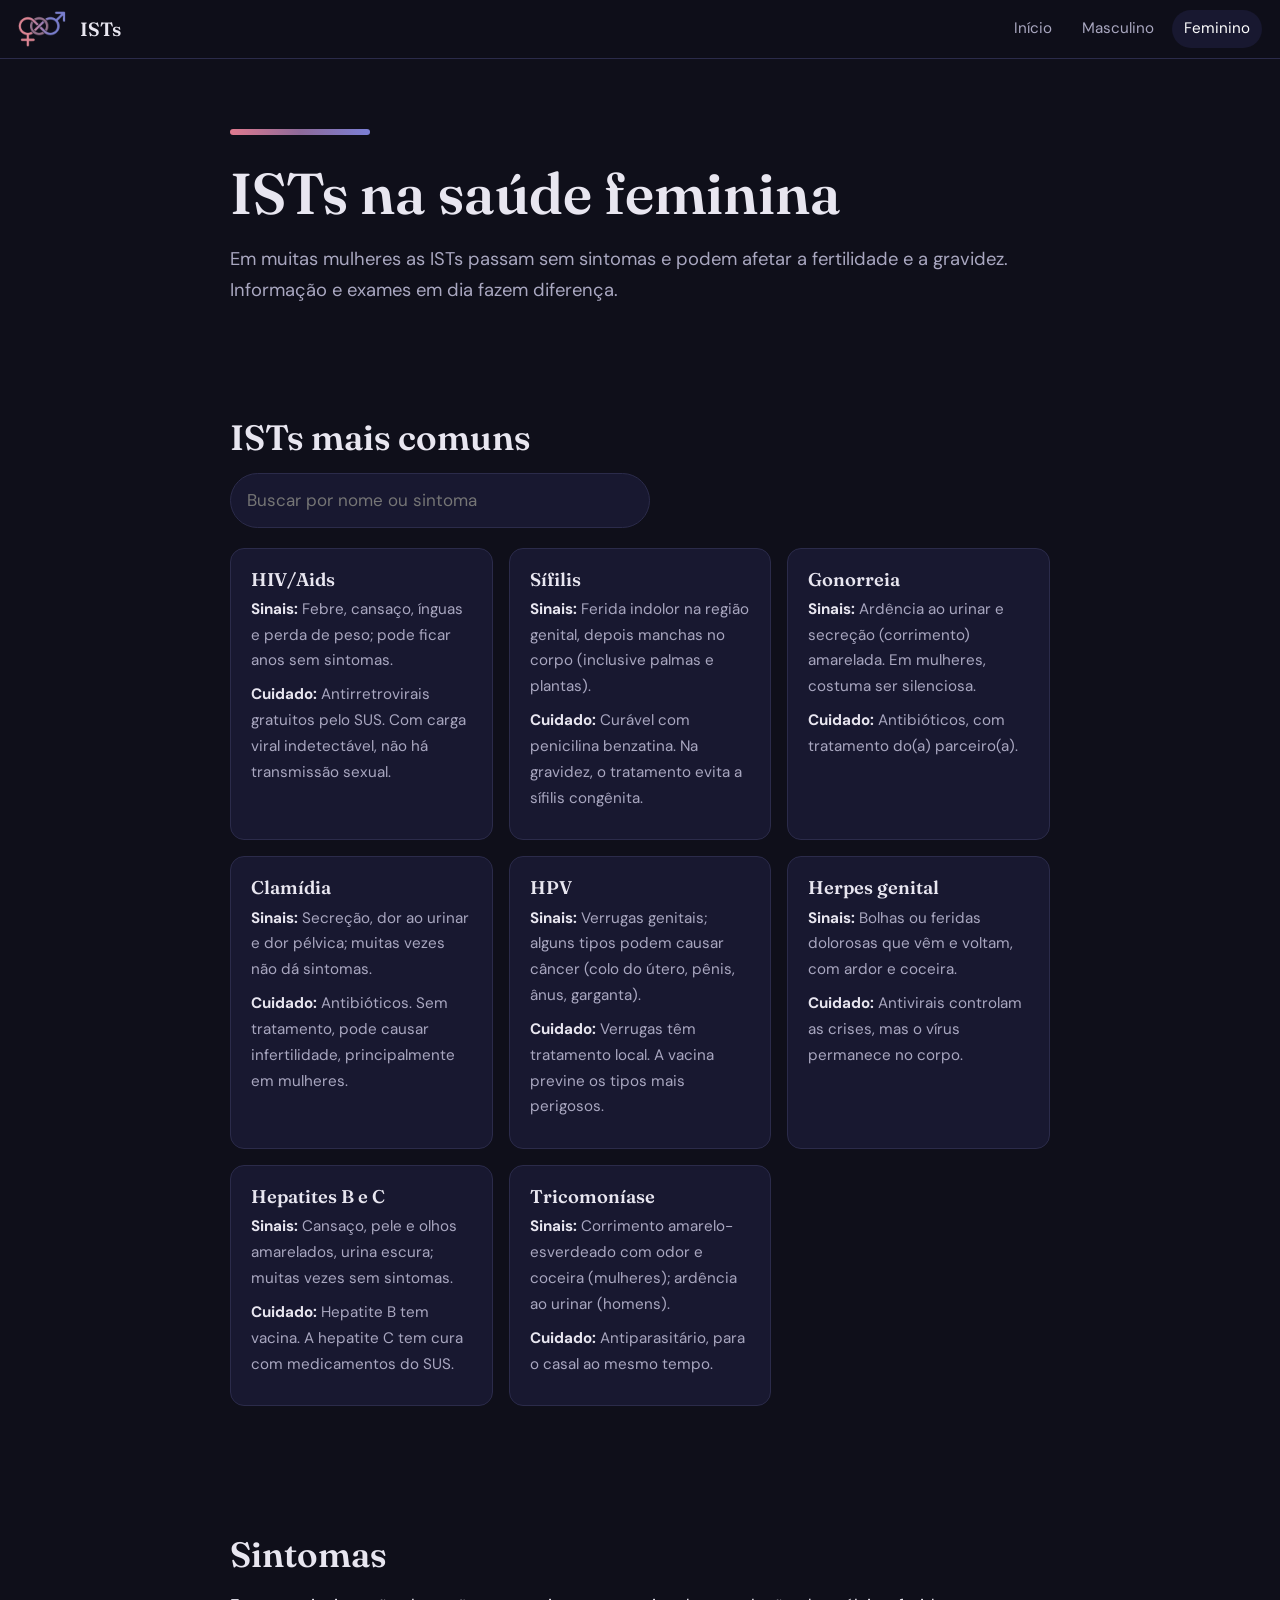
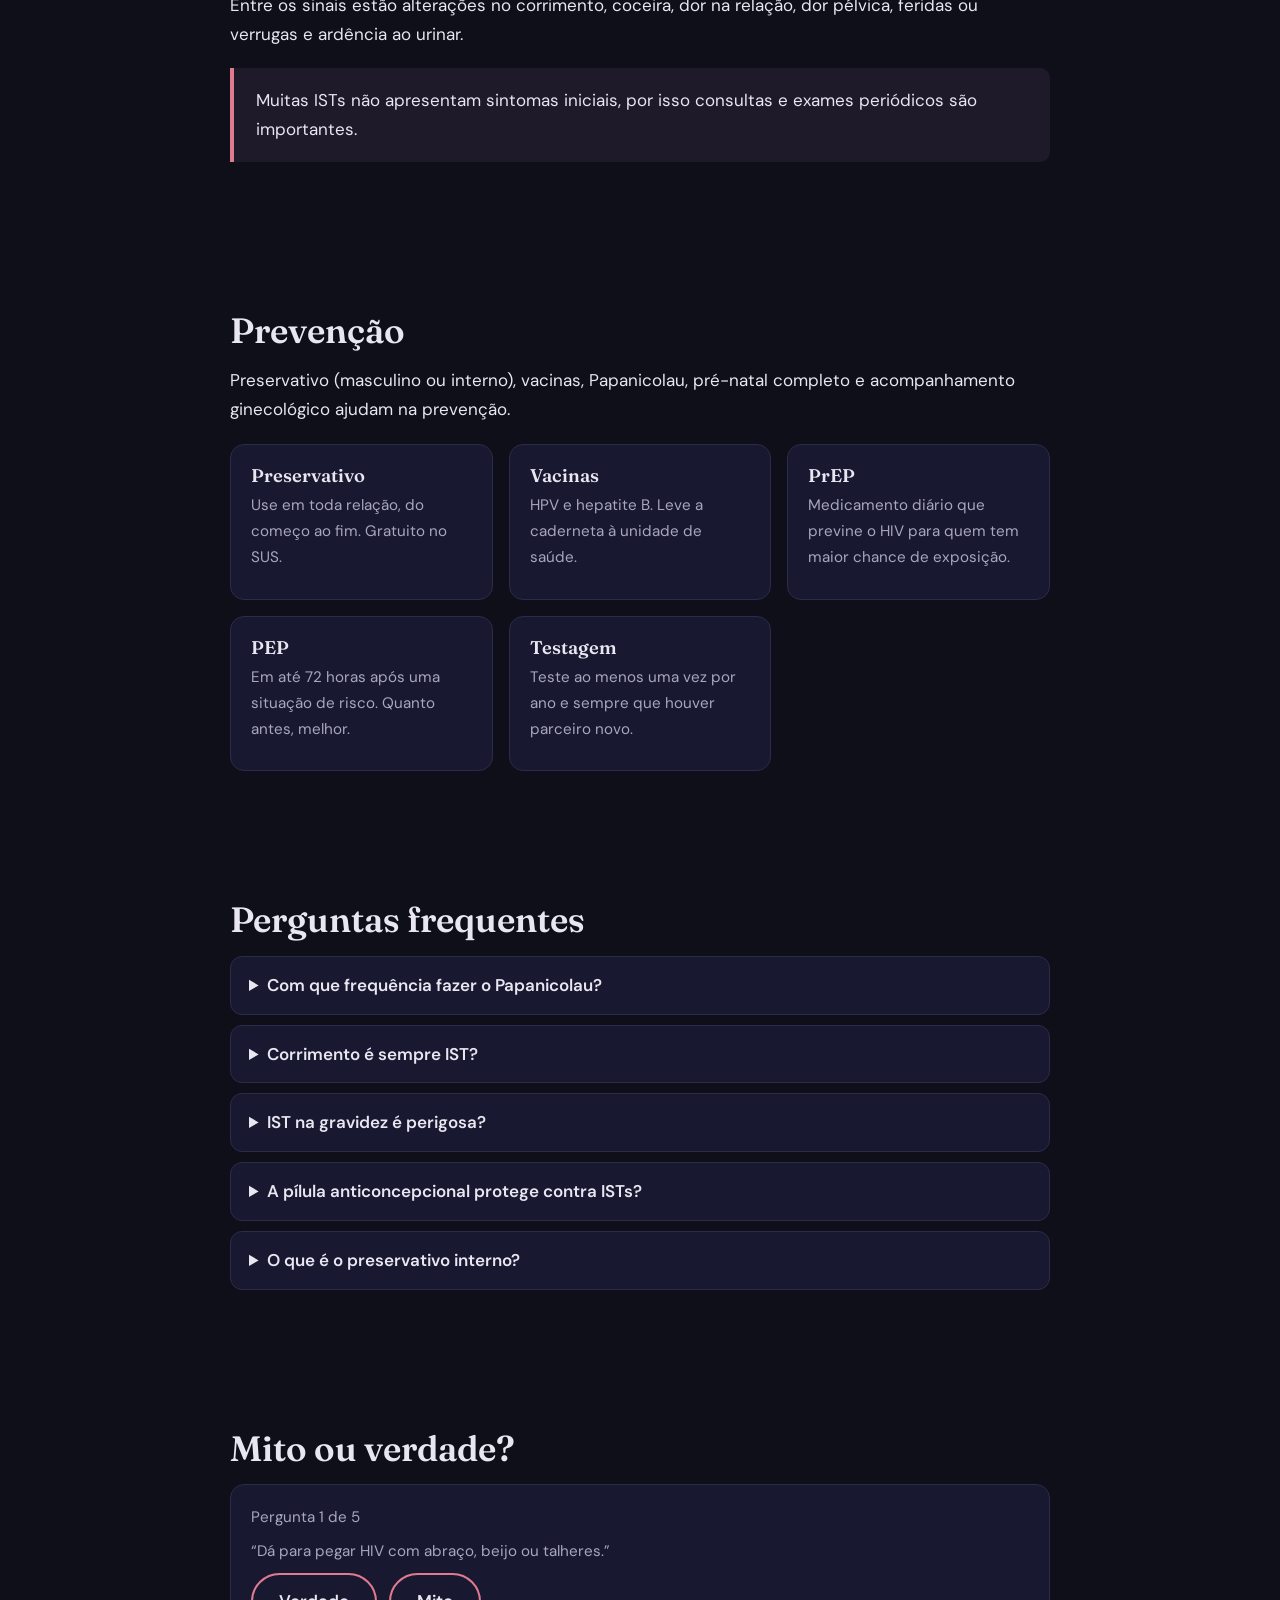
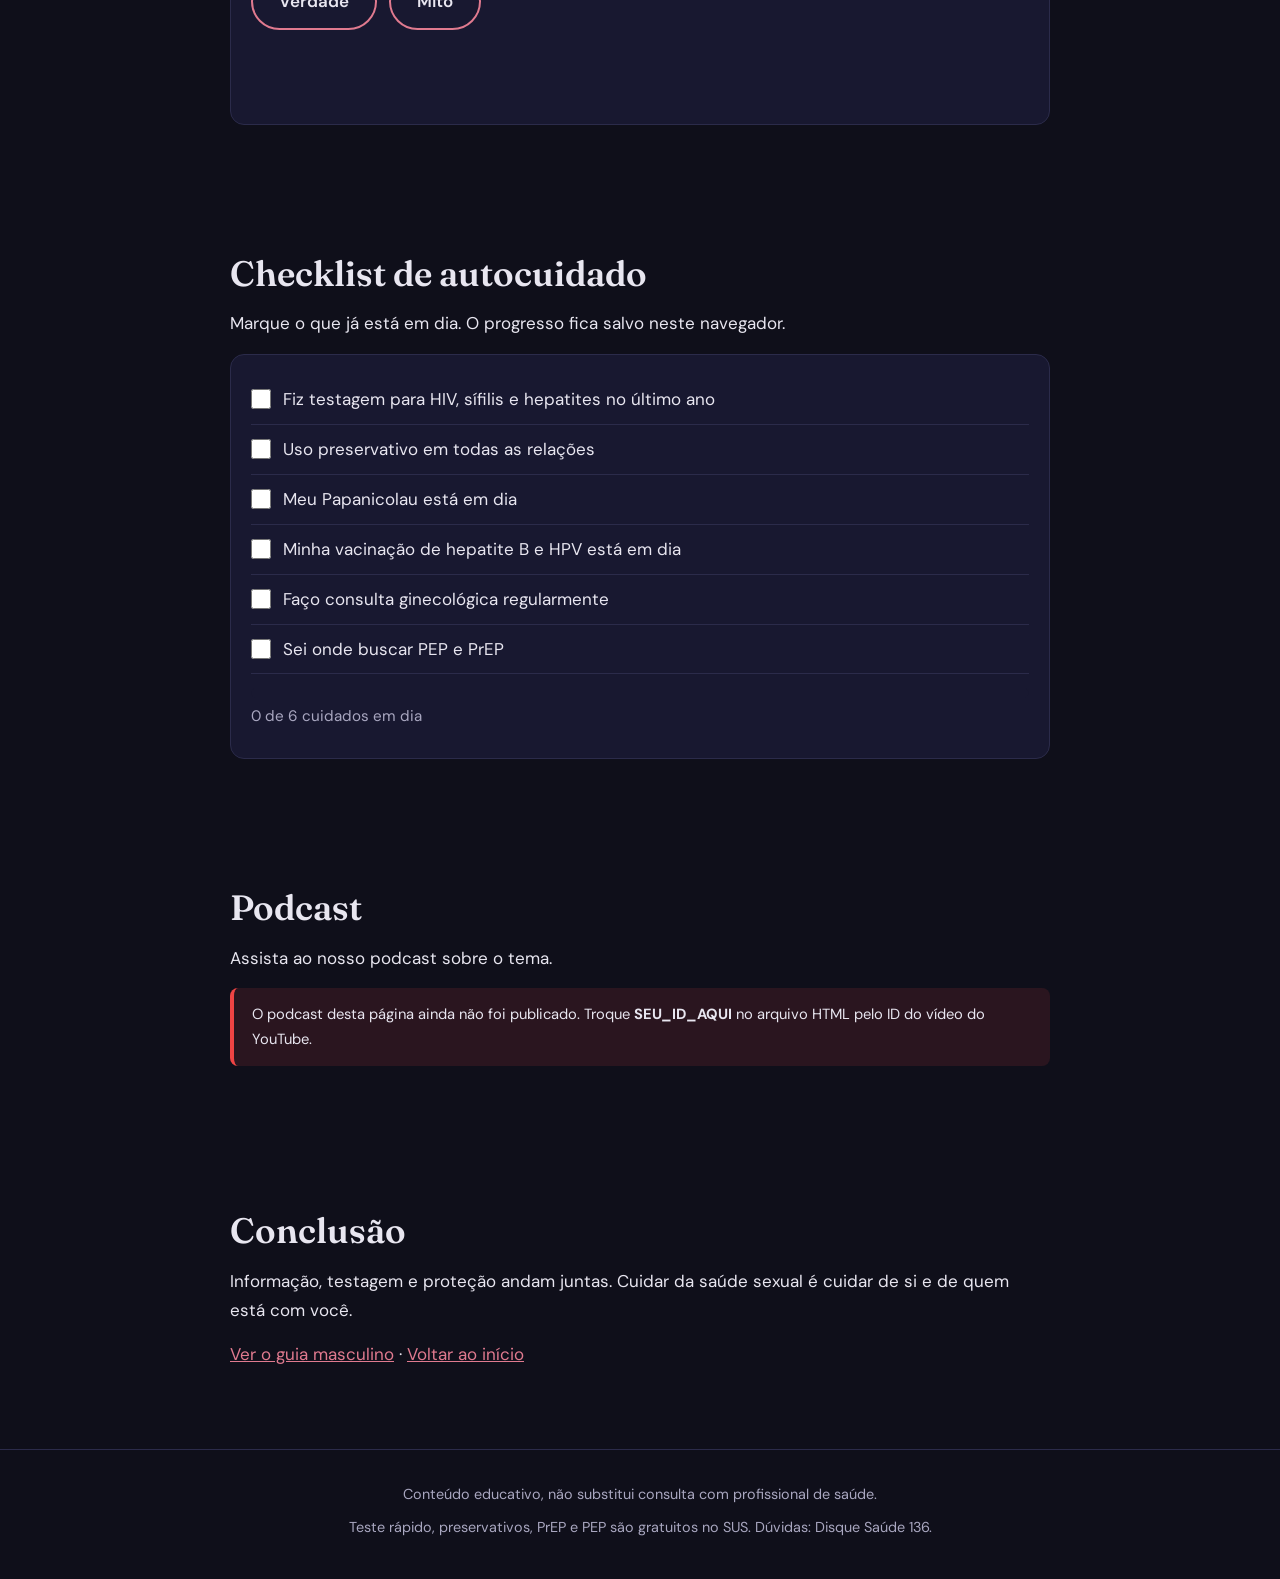
==== feminino.html @ 22005a1a "Add files via upload" ====
<!DOCTYPE html>
<html lang="pt-BR">
<head>
<meta charset="UTF-8">
<meta name="viewport" content="width=device-width, initial-scale=1.0">
<title>ISTs - Feminina</title>
<link rel="icon" href="logopdst.png">
<link rel="preconnect" href="https://fonts.googleapis.com"><link rel="preconnect" href="https://fonts.gstatic.com" crossorigin>
<link href="https://fonts.googleapis.com/css2?family=DM+Sans:wght@400;600&family=Fraunces:wght@600&display=swap" rel="stylesheet">
<link rel="stylesheet" href="style.css">
</head>
<body class="tema-f" data-genero="f">
<div id="progresso"></div>
<header class="topo">
  <button class="botao-menu" aria-label="Abrir menu" aria-expanded="false"><img src="logopdst.png" alt=""></button>
  <a class="marca" href="index.html">ISTs</a>
  <nav aria-label="Principal">
    <a href="index.html">Início</a><a href="masculino.html">Masculino</a><a href="feminino.html" aria-current="page">Feminino</a>
  </nav>
</header>
<div id="veu" class="veu"></div>
<nav id="menu" class="menu" aria-label="Seções">
  <a href="#intro">Introdução</a>
  <a href="#lista">ISTs mais comuns</a>
  <a href="#sintomas">Sintomas</a>
  <a href="#prevencao">Prevenção</a>
  <a href="#faq-sec">Perguntas</a>
  <a href="#quiz-secao">Mito ou verdade</a>
  <a href="#check-secao">Autocuidado</a>
  <a href="#podcast">Podcast</a>
  <a href="#conclusao">Conclusão</a>
</nav>

<main>
<section class="hero" id="intro">
  <div class="fio"></div>
  <h1>ISTs na saúde feminina</h1>
  <p>Em muitas mulheres as ISTs passam sem sintomas e podem afetar a fertilidade e a gravidez. Informação e exames em dia fazem diferença.</p>
</section>

<section class="secao" id="lista">
  <h2>ISTs mais comuns</h2>
  <input type="search" id="busca" placeholder="Buscar por nome ou sintoma" aria-label="Buscar IST">
  <div class="grade" id="ists"></div>
</section>

<section class="secao" id="sintomas">
  <h2>Sintomas</h2>
  <p>Entre os sinais estão alterações no corrimento, coceira, dor na relação, dor pélvica, feridas ou verrugas e ardência ao urinar.</p>
  <div class="destaque">Muitas ISTs não apresentam sintomas iniciais, por isso consultas e exames periódicos são importantes.</div>
</section>

<section class="secao" id="prevencao">
  <h2>Prevenção</h2>
  <p>Preservativo (masculino ou interno), vacinas, Papanicolau, pré-natal completo e acompanhamento ginecológico ajudam na prevenção.</p>
  <div class="grade">
    <div class="cartao"><h3>Preservativo</h3><p>Use em toda relação, do começo ao fim. Gratuito no SUS.</p></div>
    <div class="cartao"><h3>Vacinas</h3><p>HPV e hepatite B. Leve a caderneta à unidade de saúde.</p></div>
    <div class="cartao"><h3>PrEP</h3><p>Medicamento diário que previne o HIV para quem tem maior chance de exposição.</p></div>
    <div class="cartao"><h3>PEP</h3><p>Em até 72 horas após uma situação de risco. Quanto antes, melhor.</p></div>
    <div class="cartao"><h3>Testagem</h3><p>Teste ao menos uma vez por ano e sempre que houver parceiro novo.</p></div>
  </div>
</section>

<section class="secao" id="faq-sec">
  <h2>Perguntas frequentes</h2>
  <div id="faq"></div>
</section>

<section class="secao" id="quiz-secao">
  <h2 id="quiz-titulo">Mito ou verdade?</h2>
  <div class="cartao" id="quiz"></div>
</section>

<section class="secao" id="check-secao">
  <h2>Checklist de autocuidado</h2>
  <p>Marque o que já está em dia. O progresso fica salvo neste navegador.</p>
  <div class="cartao" id="check"></div>
</section>

<section class="secao" id="podcast">
  <h2>Podcast</h2>
  <p>Assista ao nosso podcast sobre o tema.</p>
  <div class="player" data-yt="SEU_ID_AQUI"></div>
</section>

<section class="secao" id="conclusao">
  <h2>Conclusão</h2>
  <p>Informação, testagem e proteção andam juntas. Cuidar da saúde sexual é cuidar de si e de quem está com você.</p>
  <p><a href="masculino.html">Ver o guia masculino</a> · <a href="index.html">Voltar ao início</a></p>
</section>
</main>

<footer class="rodape">
  <p>Conteúdo educativo, não substitui consulta com profissional de saúde.</p>
  <p>Teste rápido, preservativos, PrEP e PEP são gratuitos no SUS. Dúvidas: Disque Saúde 136.</p>
</footer>
<button id="subir" aria-label="Voltar ao topo">↑</button>
<script src="script.js"></script>
</body>
</html>
---- style.css ----
:root{--rosa:#e07a8f;--roxo:#8e6a9a;--azul:#7b7fd6;--fundo:#0f0f1a;--painel:#181830;--borda:#2b2b4a;--texto:#e8e6f0;--suave:#a9a7c0;--acento:var(--roxo);--grad:linear-gradient(90deg,var(--rosa),var(--roxo),var(--azul))}
body.tema-m{--acento:var(--azul)}body.tema-f{--acento:var(--rosa)}
*{margin:0;padding:0;box-sizing:border-box}
html{scroll-behavior:smooth;scroll-padding-top:80px}
body{background:var(--fundo);color:var(--texto);font:17px/1.7 "DM Sans",system-ui,Arial,sans-serif}
h1,h2,h3{font-family:"Fraunces",Georgia,serif;line-height:1.2;font-weight:600}
h1{font-size:clamp(2.2rem,6vw,3.6rem);margin-bottom:16px}
h2{font-size:clamp(1.6rem,4vw,2.2rem);margin-bottom:14px}
h3{font-size:1.15rem;margin-bottom:6px}
p{margin-bottom:16px;max-width:68ch}
a{color:var(--acento)}
:focus-visible{outline:3px solid var(--acento);outline-offset:3px}
#progresso{position:fixed;top:0;left:0;height:4px;width:0;background:var(--grad);z-index:1100}
.topo{position:sticky;top:0;z-index:900;display:flex;align-items:center;gap:14px;padding:10px 18px;background:rgba(15,15,26,.88);backdrop-filter:blur(14px);border-bottom:1px solid var(--borda)}
.botao-menu{background:none;border:0;cursor:pointer;display:flex}
.botao-menu img{width:48px;height:auto}
.marca{font-family:"Fraunces",serif;font-weight:600;color:var(--texto);text-decoration:none;font-size:1.2rem}
.topo nav{margin-left:auto;display:flex;gap:6px}
.topo nav a{color:var(--suave);text-decoration:none;padding:6px 12px;border-radius:99px;font-size:.95rem}
.topo nav a:hover,.topo nav a[aria-current]{color:#fff;background:var(--painel)}
.menu{position:fixed;top:0;left:-290px;width:280px;height:100%;background:#14142b;border-right:1px solid var(--borda);padding:90px 0 20px;transition:left .35s;z-index:1000}
.menu.ativo{left:0}
.menu a{display:block;padding:13px 28px;color:var(--suave);text-decoration:none;border-left:4px solid transparent}
.menu a:hover{color:#fff;border-left-color:var(--acento);background:var(--painel)}
.veu{position:fixed;inset:0;background:rgba(0,0,0,.5);opacity:0;pointer-events:none;transition:.3s;z-index:950}
.veu.ativo{opacity:1;pointer-events:auto}
.secao{max-width:860px;margin:auto;padding:64px 20px}
.hero{max-width:860px;margin:auto;padding:70px 20px 30px}
.hero .fio{height:6px;width:140px;border-radius:9px;background:var(--grad);margin-bottom:24px}
.hero p{font-size:1.15rem;color:var(--suave)}
.destaque{background:rgba(142,106,154,.12);padding:18px 22px;border-left:4px solid var(--acento);border-radius:0 10px 10px 0;margin:20px 0}
.grade{display:grid;grid-template-columns:repeat(auto-fit,minmax(230px,1fr));gap:16px;margin-top:20px}
.cartao{background:var(--painel);border:1px solid var(--borda);border-radius:14px;padding:20px}
.cartao p{font-size:.95rem;color:var(--suave);margin:0 0 8px}
.cartao b{color:var(--texto)}
.tag{display:inline-block;font-size:.8rem;padding:2px 10px;border-radius:99px;background:rgba(255,255,255,.07);color:var(--suave);margin:2px 4px 0 0}
.escolha{display:grid;grid-template-columns:1fr 1fr;gap:0;margin-top:30px;border-radius:20px;overflow:hidden;border:1px solid var(--borda)}
.escolha a{padding:44px 24px;text-decoration:none;color:#fff;text-align:center;transition:filter .2s}
.escolha a:hover{filter:brightness(1.15)}
.escolha .f{background:linear-gradient(135deg,#8b3d52,#5b3a66)}
.escolha .m{background:linear-gradient(135deg,#5b3a66,#3d4290)}
.escolha span{display:block;font-size:3.4rem;line-height:1}
.escolha h2{margin:10px 0 4px}
.escolha p{margin:0 auto;font-size:.95rem;color:#ece9f7}
input[type=search]{width:100%;max-width:420px;padding:12px 16px;border-radius:99px;border:1px solid var(--borda);background:var(--painel);color:var(--texto);font:inherit}
details{background:var(--painel);border:1px solid var(--borda);border-radius:12px;margin-bottom:10px;padding:0 18px}
summary{cursor:pointer;padding:14px 0;font-weight:600}
details[open] summary{color:var(--acento)}
details p{font-size:.96rem;color:var(--suave)}
.quiz-q{font-size:1.1rem;margin:14px 0}
.botoes{display:flex;gap:12px;flex-wrap:wrap}
button.btn{font:inherit;font-weight:600;padding:12px 26px;border-radius:99px;border:2px solid var(--acento);background:transparent;color:var(--texto);cursor:pointer}
button.btn:hover{background:var(--acento);color:#fff}
.feedback{min-height:60px;margin-top:14px}
.lista-check label{display:flex;gap:12px;padding:10px 0;border-bottom:1px solid var(--borda);cursor:pointer}
.lista-check input{accent-color:var(--acento);width:20px;height:20px;flex:none;margin-top:4px}
.barra{height:10px;background:var(--painel);border-radius:9px;overflow:hidden;margin:14px 0 6px}
.barra i{display:block;height:100%;width:0;background:var(--grad);transition:width .4s}
.player{position:relative;aspect-ratio:16/9;border-radius:14px;overflow:hidden;background:#000;box-shadow:0 10px 30px rgba(142,106,154,.25);margin:20px 0}
.player iframe{position:absolute;inset:0;width:100%;height:100%;border:0}
.aviso{background:rgba(239,68,68,.12);border-left:4px solid #ef4444;padding:14px 18px;border-radius:8px;font-size:.92rem;margin-bottom:16px}
.rodape{border-top:1px solid var(--borda);text-align:center;padding:32px 20px;color:var(--suave);font-size:.9rem}
.rodape p{margin:0 auto 8px}
#subir{position:fixed;right:18px;bottom:18px;width:46px;height:46px;border-radius:50%;border:0;background:var(--acento);color:#fff;font-size:1.3rem;cursor:pointer;opacity:0;pointer-events:none;transition:.3s;z-index:900}
#subir.ver{opacity:1;pointer-events:auto}
@media(max-width:640px){.topo nav a:not([aria-current]){display:none}.escolha{grid-template-columns:1fr}}
@media(prefers-reduced-motion:reduce){*{transition:none!important;scroll-behavior:auto!important}}
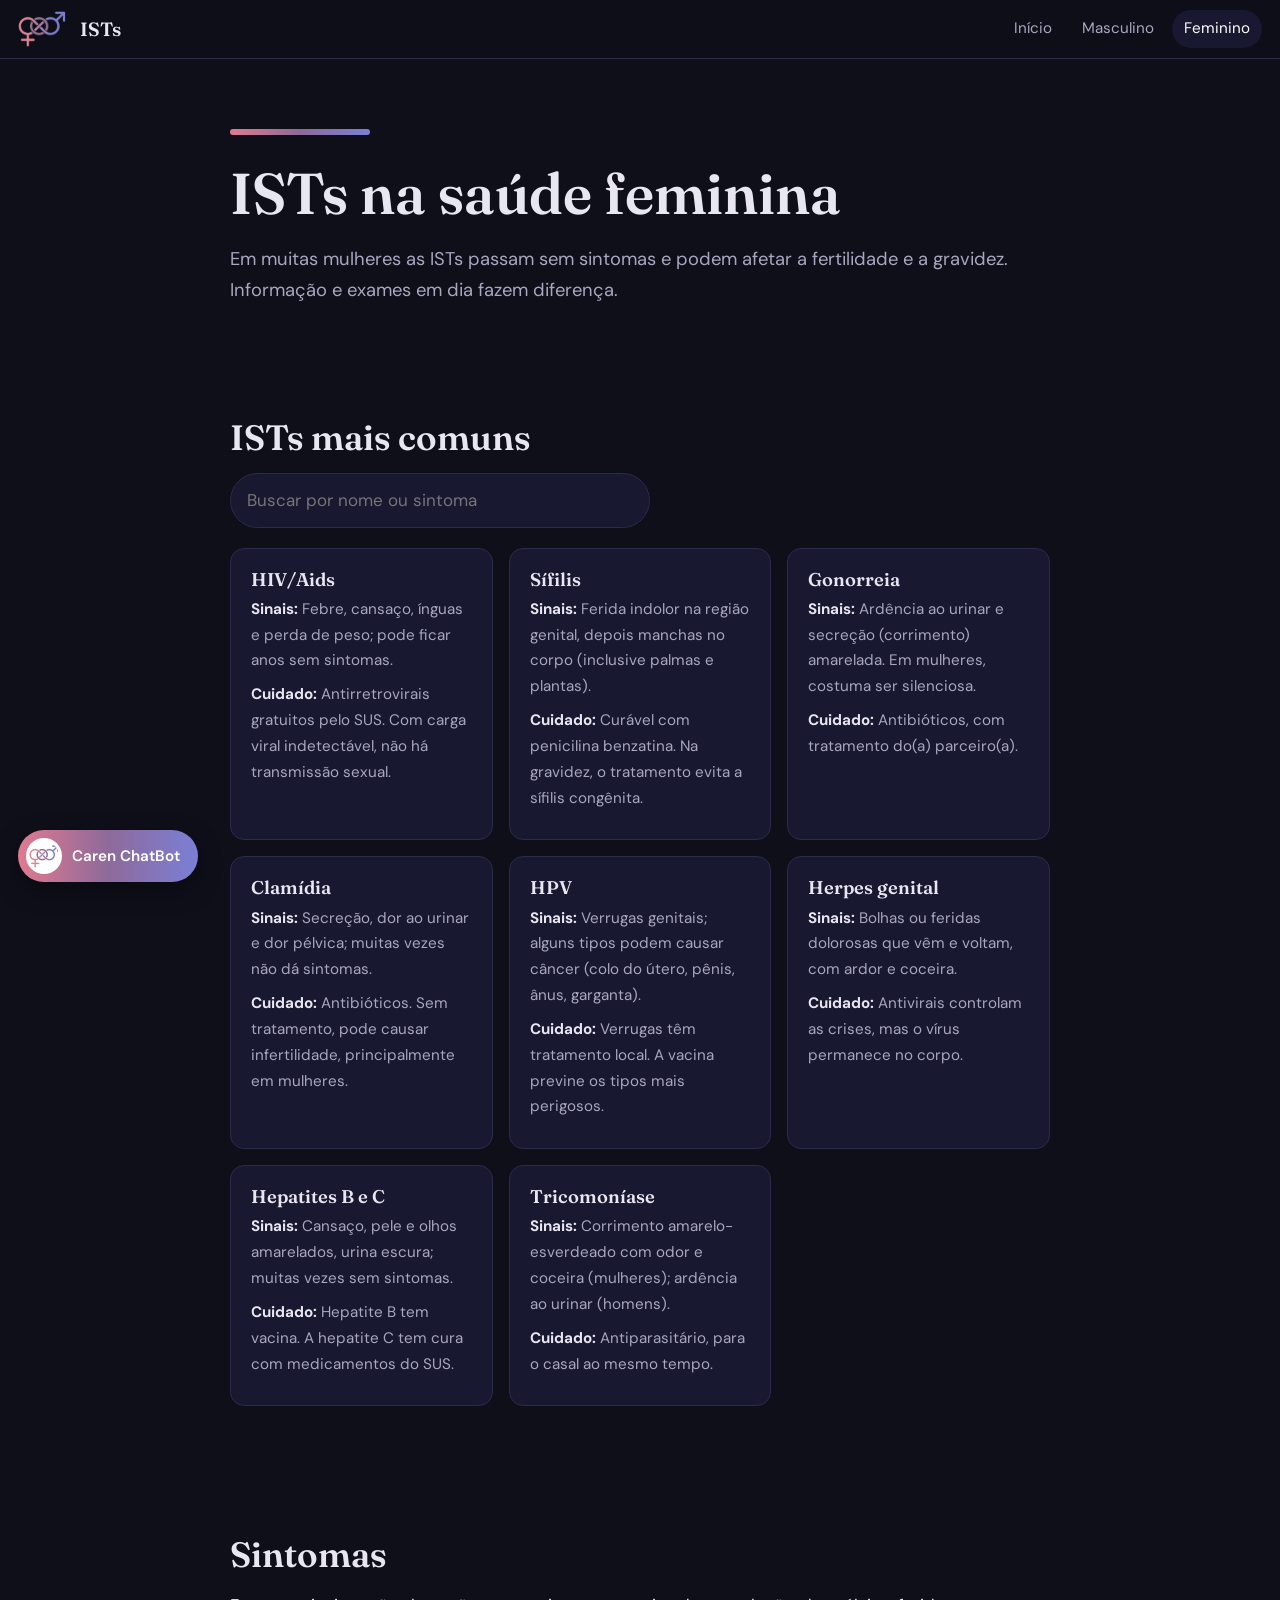
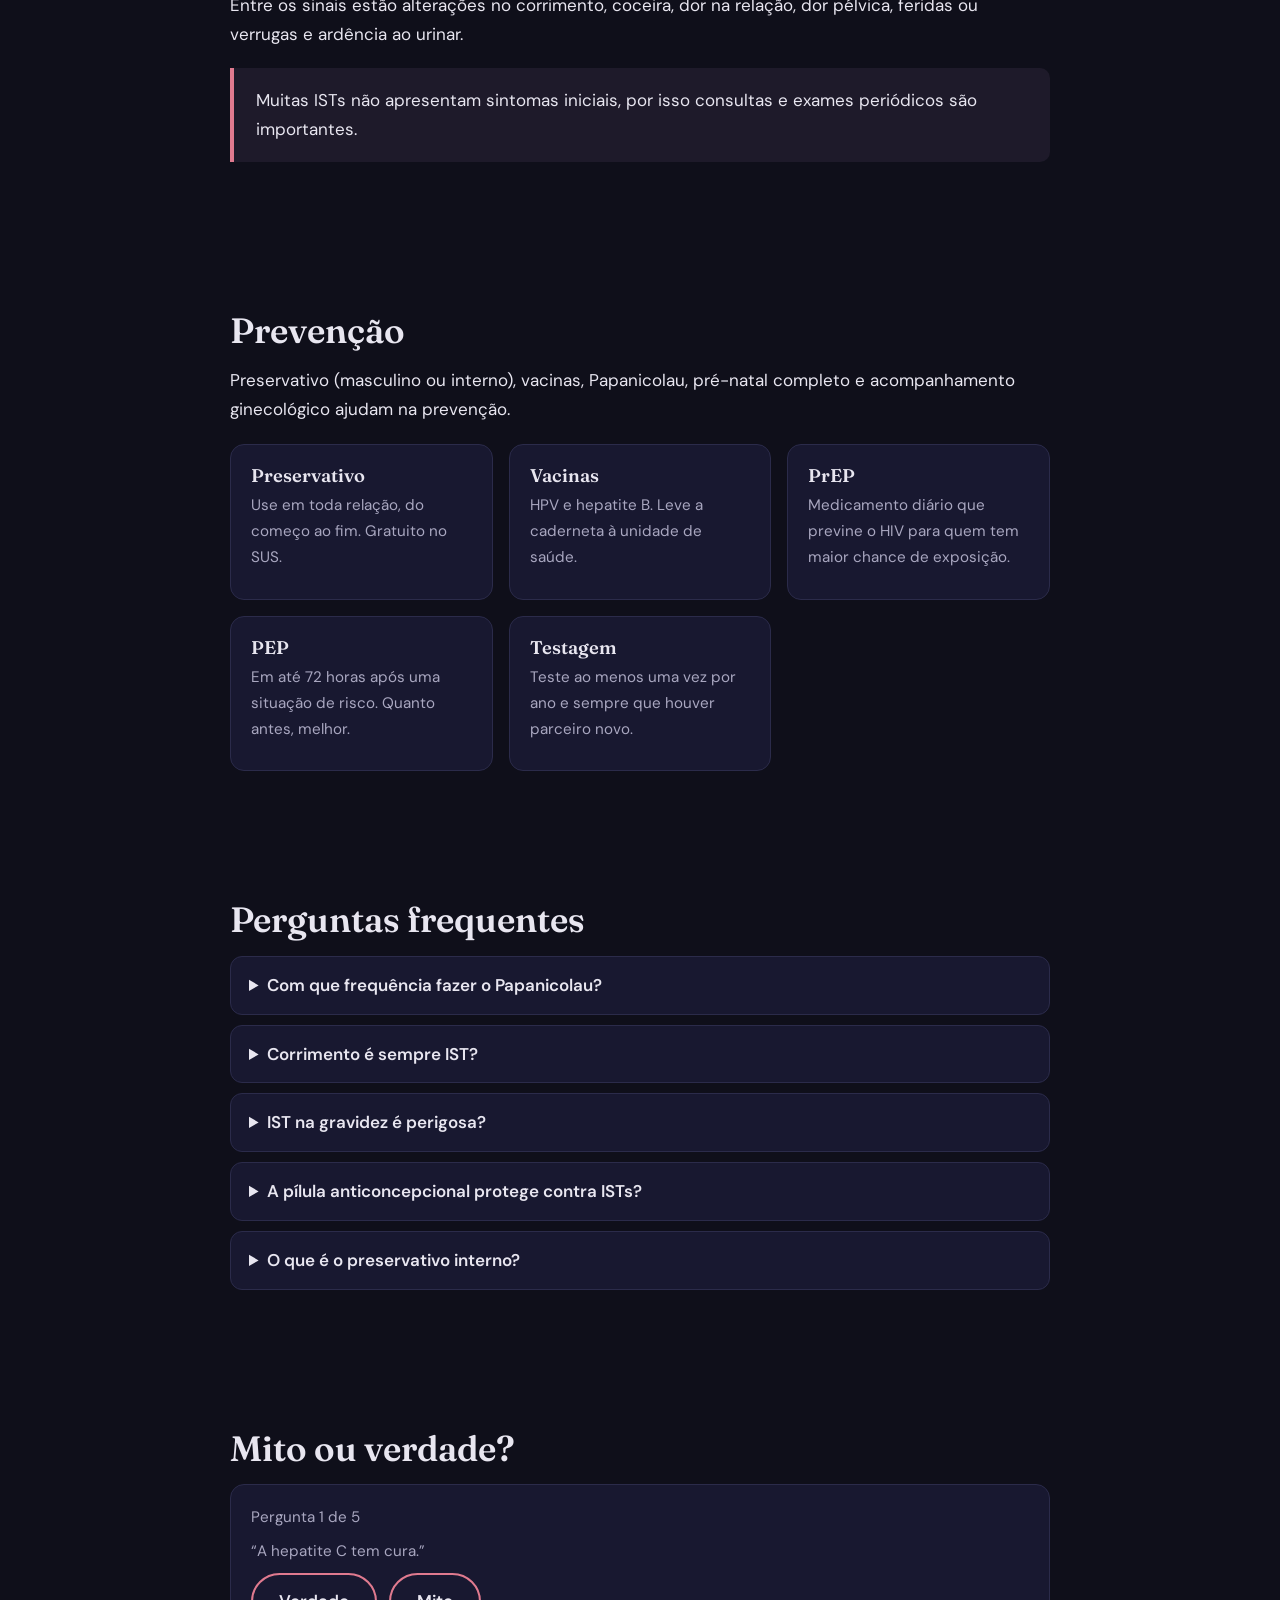
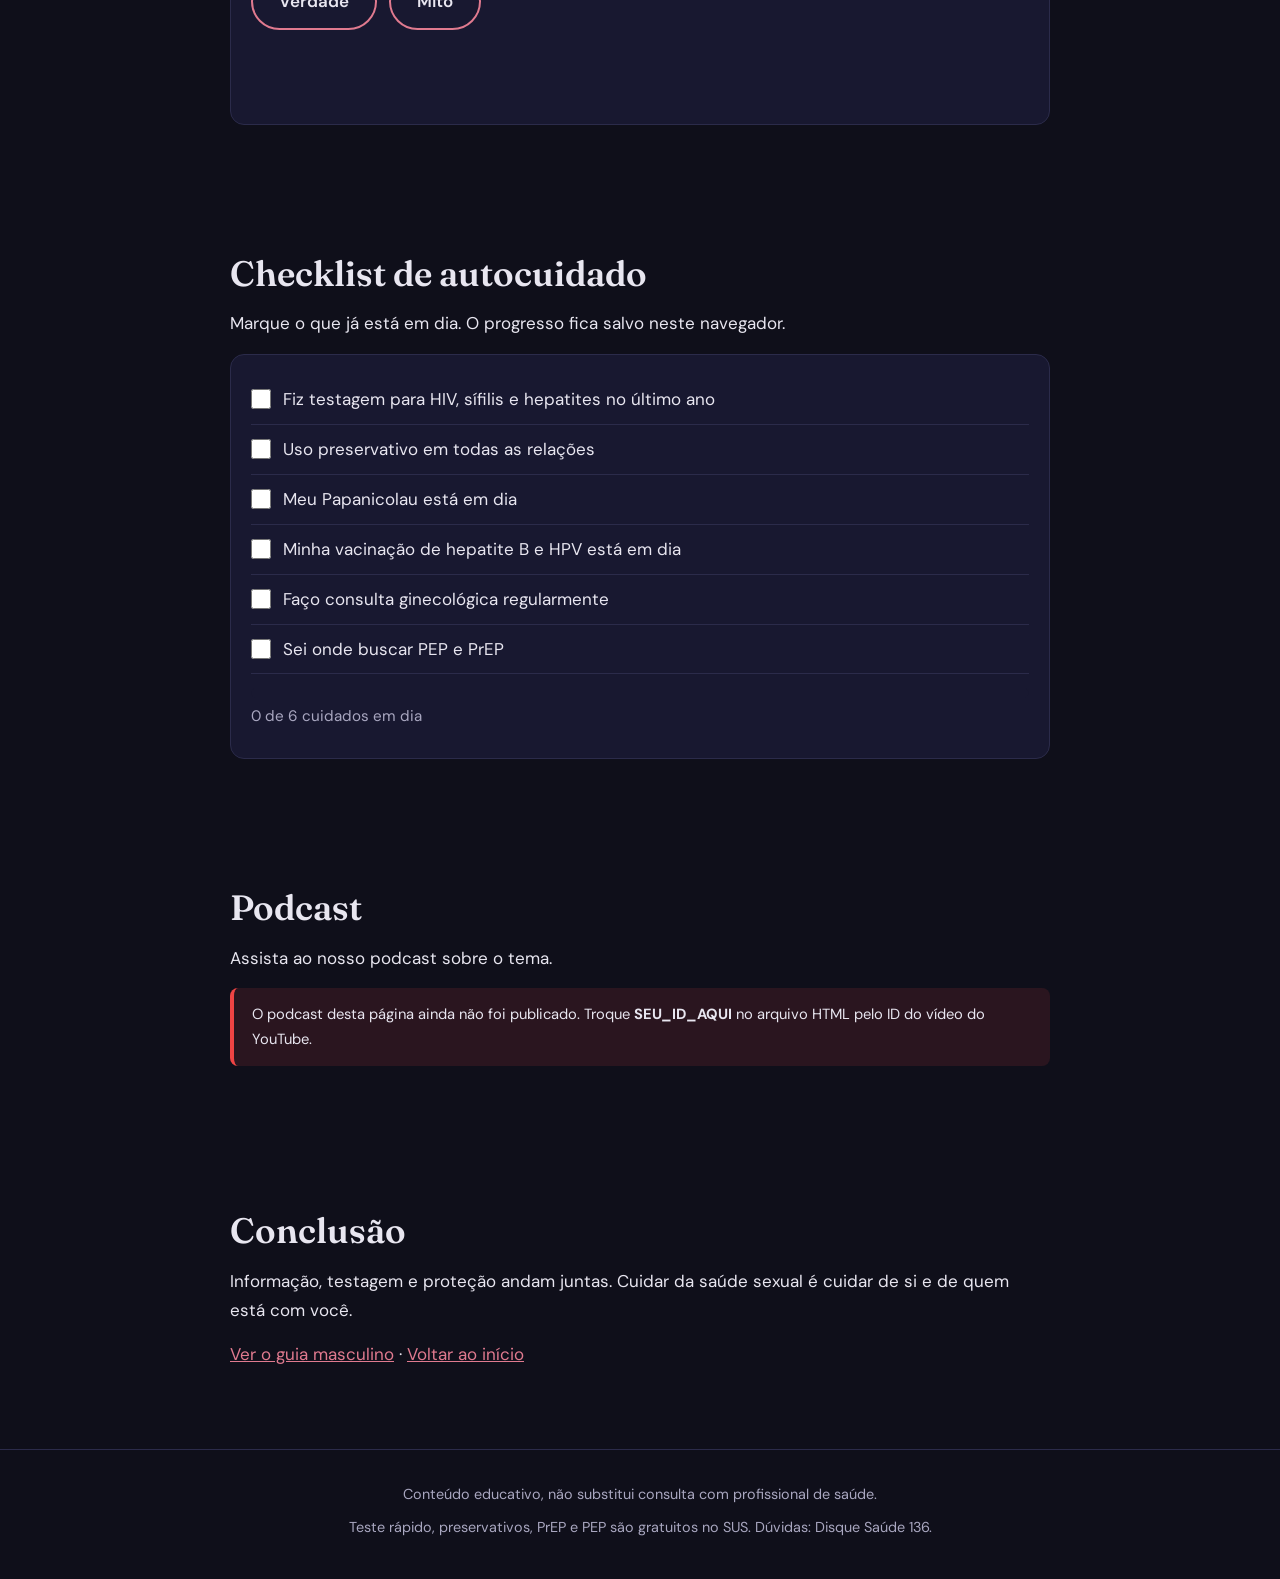
==== commit f059e843: "Add files via upload" ====
--- a/feminino.html
+++ b/feminino.html
@@ -97,5 +97,6 @@
 </footer>
 <button id="subir" aria-label="Voltar ao topo">↑</button>
 <script src="script.js"></script>
+<script src="chatbot.js"></script>
 </body>
 </html>
--- a/style.css
+++ b/style.css
@@ -65,3 +65,25 @@
 #subir.ver{opacity:1;pointer-events:auto}
 @media(max-width:640px){.topo nav a:not([aria-current]){display:none}.escolha{grid-template-columns:1fr}}
 @media(prefers-reduced-motion:reduce){*{transition:none!important;scroll-behavior:auto!important}}
+/* CAREN CHATBOT */
+#caren-btn{position:fixed;left:18px;bottom:18px;display:flex;align-items:center;gap:10px;padding:8px 18px 8px 8px;border:0;border-radius:99px;background:var(--grad);color:#fff;font:600 .95rem "DM Sans",sans-serif;cursor:pointer;z-index:900;box-shadow:0 8px 24px rgba(0,0,0,.4)}
+#caren-btn img{width:36px;height:36px;border-radius:50%;background:#fff;object-fit:contain;padding:3px}
+#caren{position:fixed;left:18px;bottom:78px;width:min(380px,calc(100vw - 36px));height:min(540px,calc(100vh - 110px));display:none;flex-direction:column;background:#14142b;border:1px solid var(--borda);border-radius:18px;overflow:hidden;z-index:960;box-shadow:0 16px 48px rgba(0,0,0,.55)}
+#caren.aberto{display:flex}
+.c-topo{display:flex;align-items:center;gap:10px;padding:12px 14px;background:var(--grad);color:#fff}
+.c-topo img{width:34px;height:34px;border-radius:50%;background:#fff;padding:3px}
+.c-topo b{font-family:"Fraunces",serif;font-size:1.05rem}
+.c-topo small{display:block;opacity:.9;font-size:.78rem}
+.c-topo button{margin-left:auto;background:none;border:0;color:#fff;font-size:1.5rem;cursor:pointer;line-height:1}
+#c-msgs{flex:1;overflow-y:auto;padding:14px;display:flex;flex-direction:column;gap:10px}
+.c-m{max-width:88%;padding:10px 14px;border-radius:14px;font-size:.93rem;line-height:1.5}
+.c-m p{margin:0 0 8px;font-size:inherit;max-width:none;color:inherit}.c-m p:last-child{margin:0}
+.c-bot{background:var(--painel);border:1px solid var(--borda);align-self:flex-start;border-bottom-left-radius:4px}
+.c-eu{background:var(--roxo);color:#fff;align-self:flex-end;border-bottom-right-radius:4px}
+.c-sug{display:flex;flex-wrap:wrap;gap:6px;padding:0 14px 8px}
+.c-sug button{font:inherit;font-size:.82rem;padding:6px 12px;border-radius:99px;border:1px solid var(--roxo);background:transparent;color:var(--texto);cursor:pointer}
+.c-sug button:hover{background:var(--roxo)}
+#c-form{display:flex;gap:8px;padding:10px 12px;border-top:1px solid var(--borda)}
+#c-in{flex:1;padding:10px 14px;border-radius:99px;border:1px solid var(--borda);background:var(--painel);color:var(--texto);font:inherit;font-size:.93rem}
+#c-form button{border:0;border-radius:99px;padding:0 18px;background:var(--roxo);color:#fff;font:600 .9rem "DM Sans",sans-serif;cursor:pointer}
+@media(max-width:640px){#caren-btn span{display:none}#caren-btn{padding:8px}}
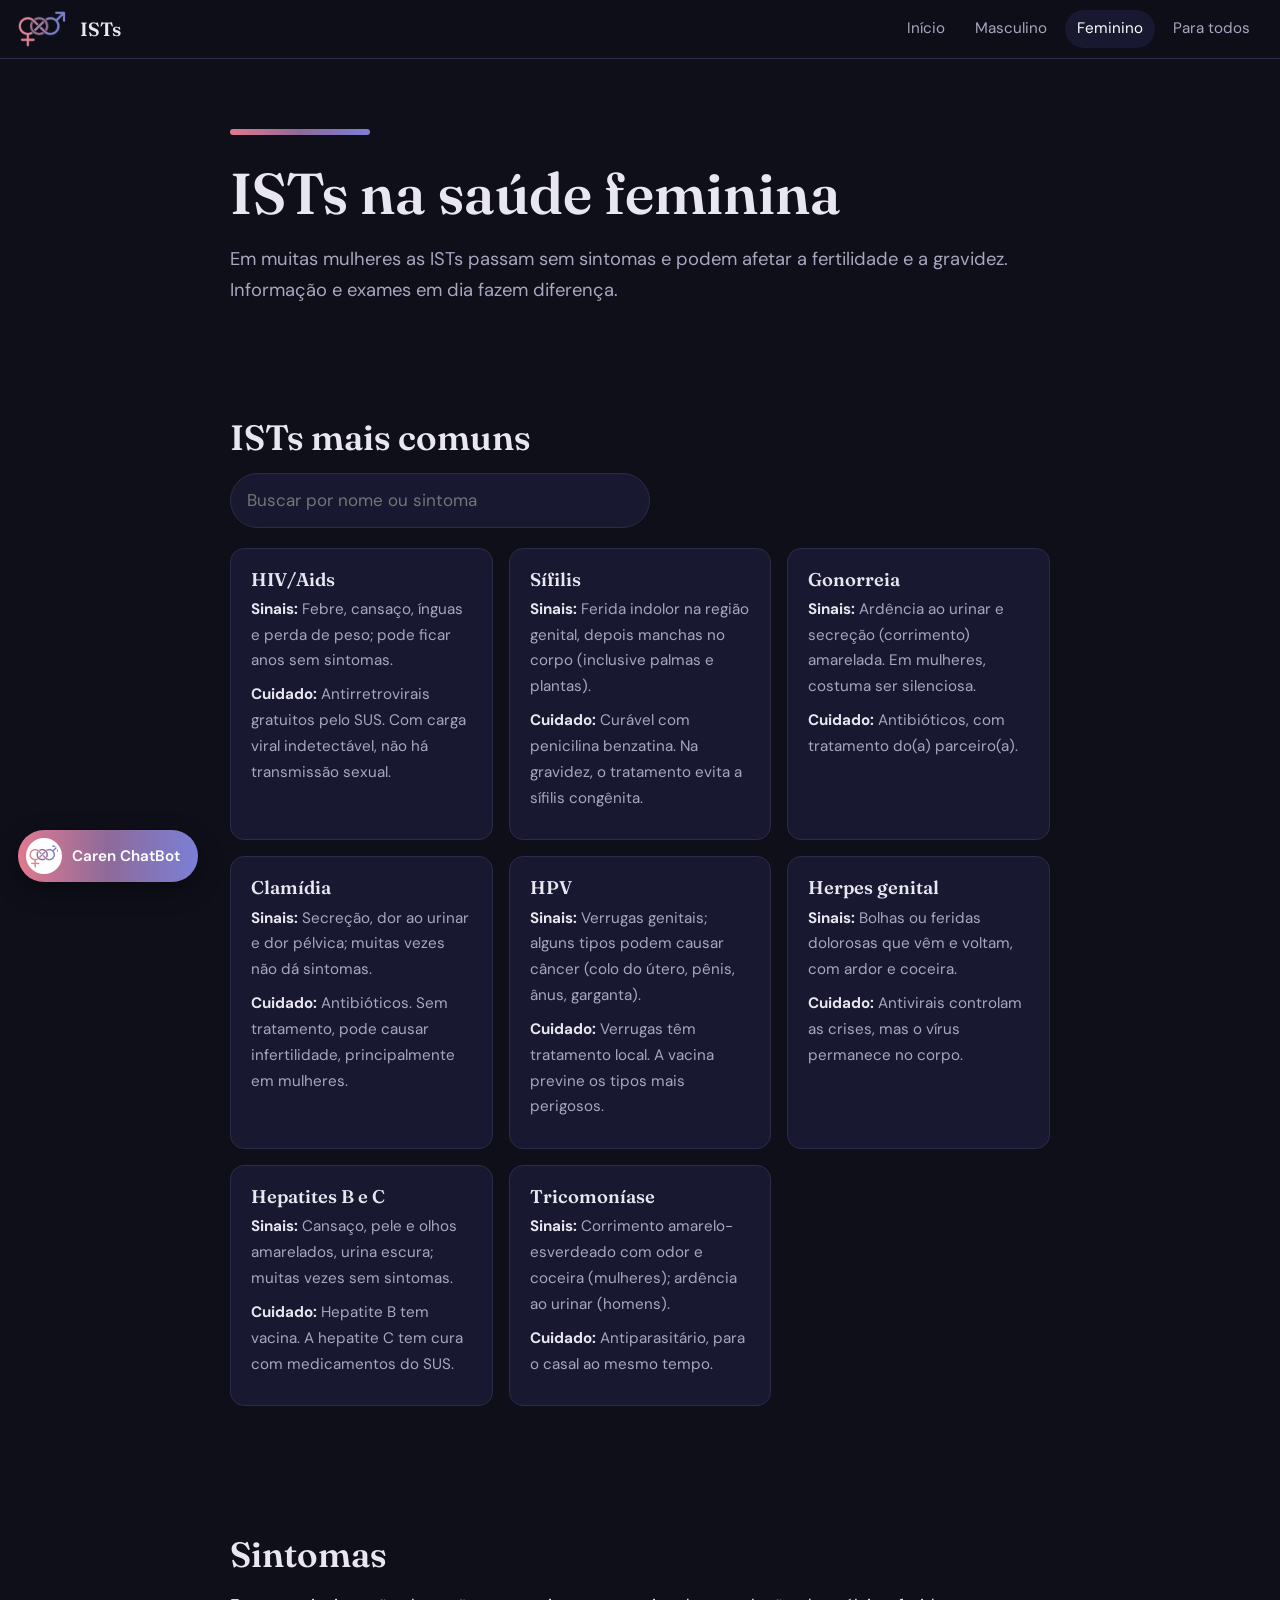
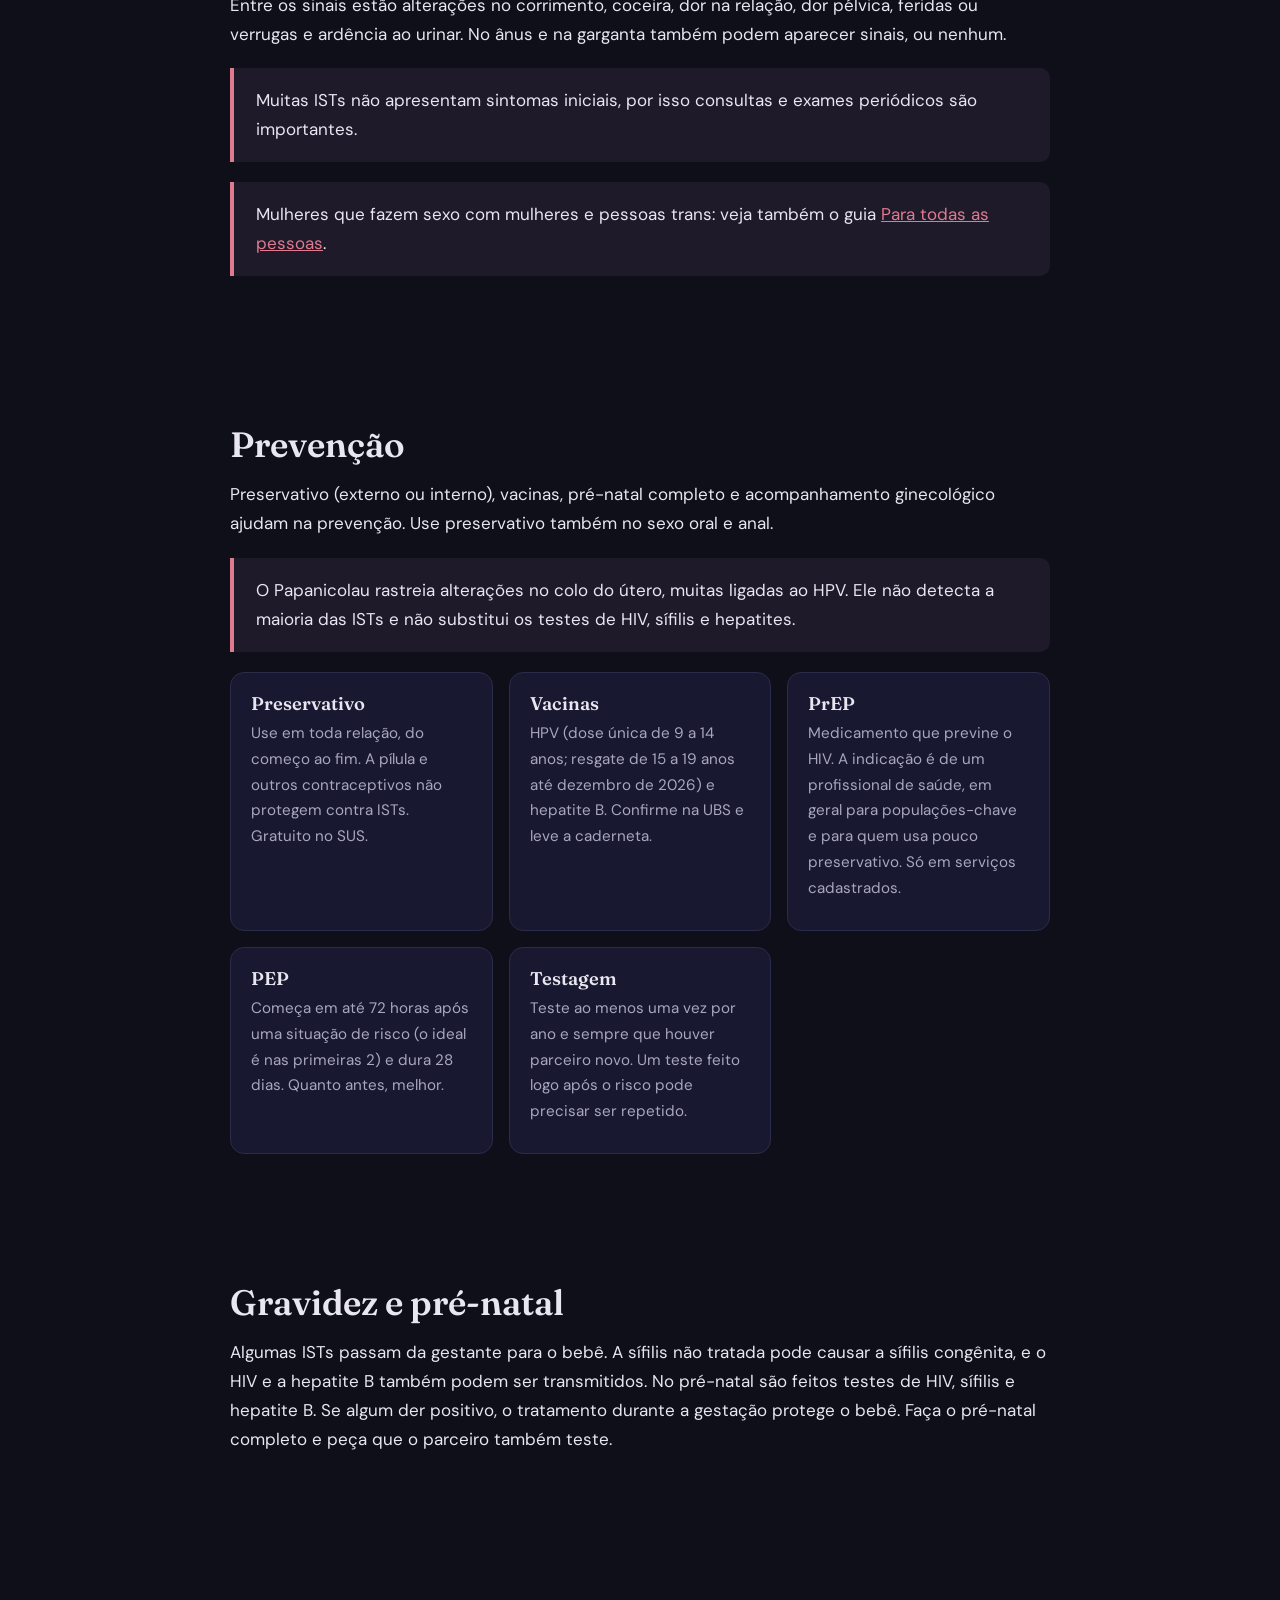
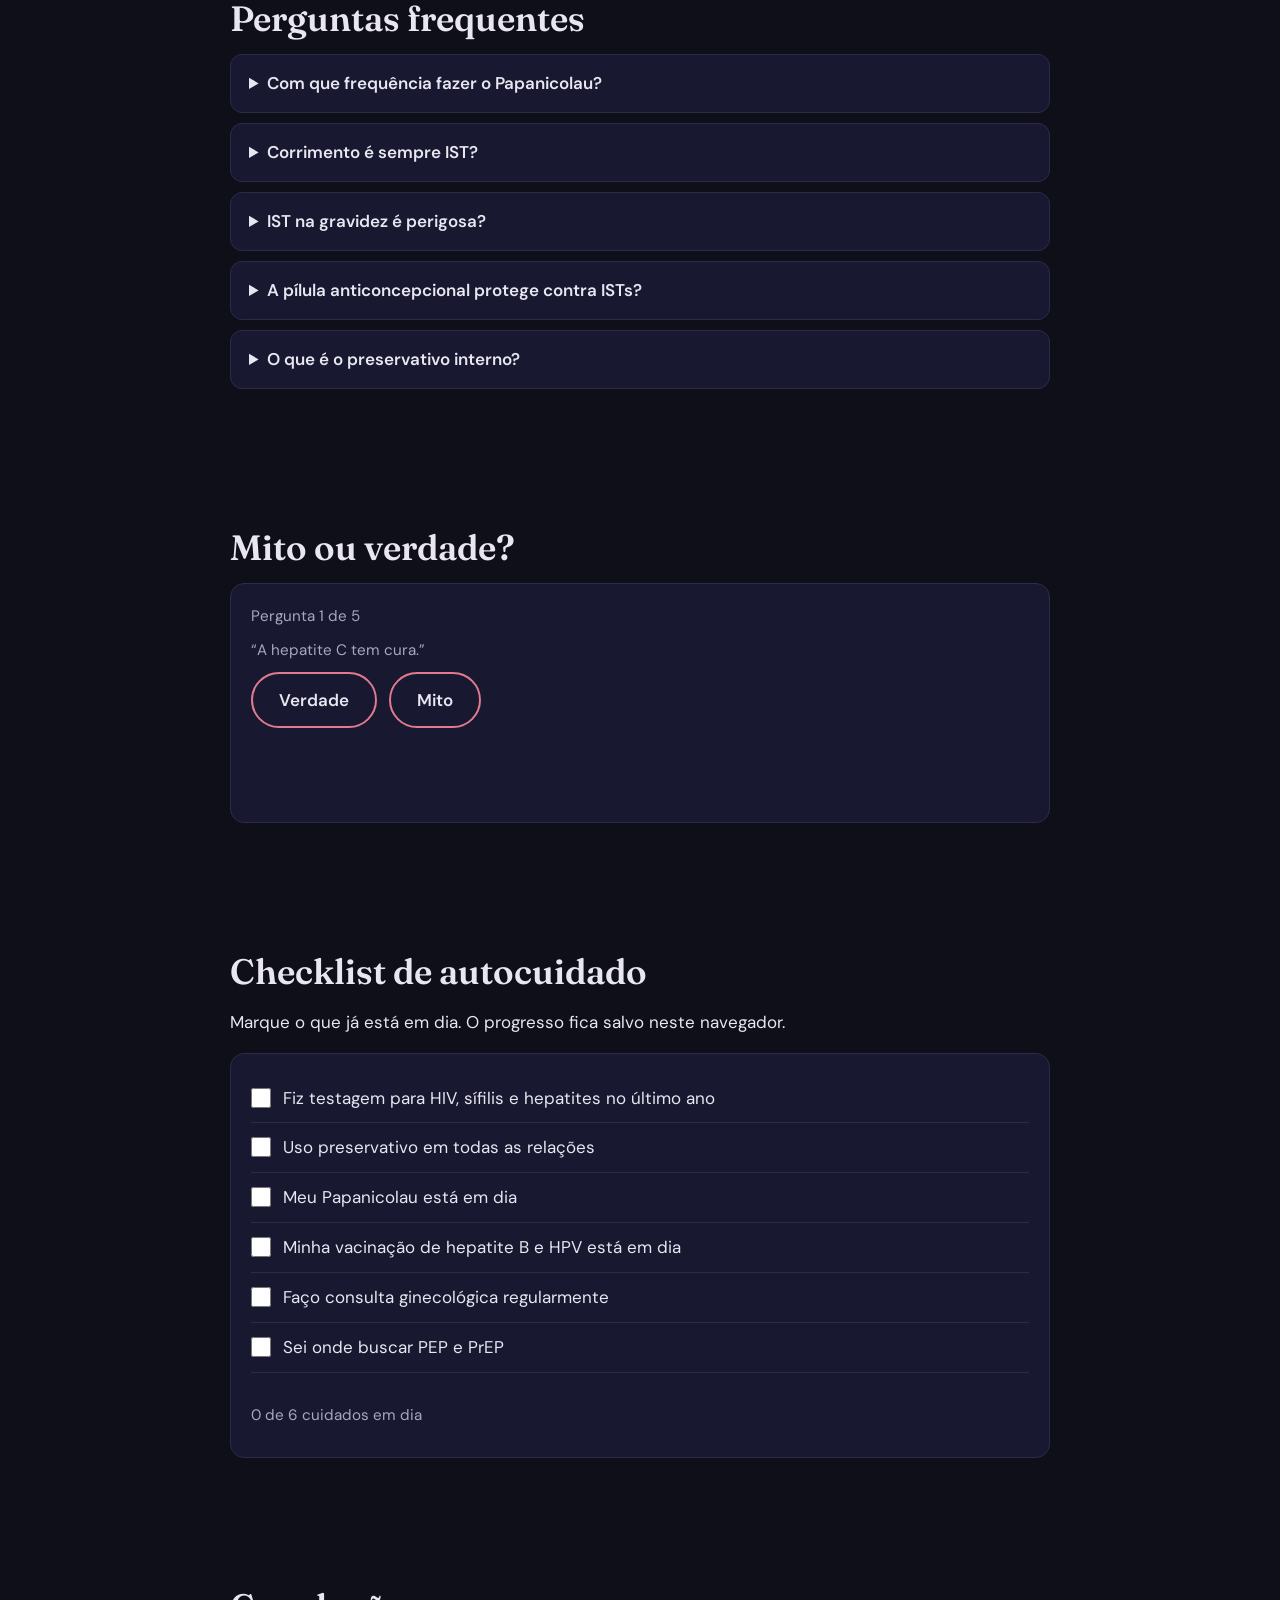
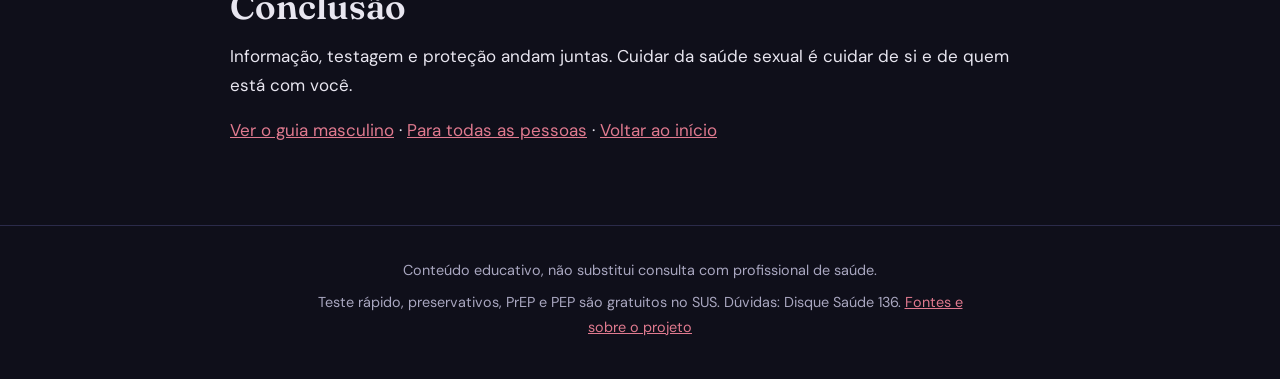
==== commit 6af22988: "Add files via upload" ====
--- a/feminino.html
+++ b/feminino.html
@@ -3,97 +3,100 @@
 <head>
 <meta charset="UTF-8">
 <meta name="viewport" content="width=device-width, initial-scale=1.0">
-<title>ISTs - Feminina</title>
+<title>ISTs - Feminino</title>
+<meta name="description" content="ISTs na saúde feminina: sintomas, gravidez e pré-natal, Papanicolau, prevenção, vacinas, PrEP e PEP.">
 <link rel="icon" href="logopdst.png">
 <link rel="preconnect" href="https://fonts.googleapis.com"><link rel="preconnect" href="https://fonts.gstatic.com" crossorigin>
 <link href="https://fonts.googleapis.com/css2?family=DM+Sans:wght@400;600&family=Fraunces:wght@600&display=swap" rel="stylesheet">
 <link rel="stylesheet" href="style.css">
+<link rel="stylesheet" href="extra.css">
 </head>
 <body class="tema-f" data-genero="f">
+<a class="pular" href="#principal">Pular para o conteúdo</a>
 <div id="progresso"></div>
 <header class="topo">
-  <button class="botao-menu" aria-label="Abrir menu" aria-expanded="false"><img src="logopdst.png" alt=""></button>
-  <a class="marca" href="index.html">ISTs</a>
-  <nav aria-label="Principal">
-    <a href="index.html">Início</a><a href="masculino.html">Masculino</a><a href="feminino.html" aria-current="page">Feminino</a>
-  </nav>
+<button class="botao-menu" aria-label="Abrir menu" aria-expanded="false"><img src="logopdst.png" alt=""></button>
+<a class="marca" href="index.html">ISTs</a>
+<nav aria-label="Principal">
+<a href="index.html">Início</a><a href="masculino.html">Masculino</a><a href="feminino.html" aria-current="page">Feminino</a><a href="todos.html">Para todos</a>
+</nav>
 </header>
 <div id="veu" class="veu"></div>
 <nav id="menu" class="menu" aria-label="Seções">
-  <a href="#intro">Introdução</a>
-  <a href="#lista">ISTs mais comuns</a>
-  <a href="#sintomas">Sintomas</a>
-  <a href="#prevencao">Prevenção</a>
-  <a href="#faq-sec">Perguntas</a>
-  <a href="#quiz-secao">Mito ou verdade</a>
-  <a href="#check-secao">Autocuidado</a>
-  <a href="#podcast">Podcast</a>
-  <a href="#conclusao">Conclusão</a>
+<a href="#intro">Introdução</a>
+<a href="#lista">ISTs mais comuns</a>
+<a href="#sintomas">Sintomas</a>
+<a href="#prevencao">Prevenção</a>
+<a href="#gravidez">Gravidez</a>
+<a href="#faq-sec">Perguntas</a>
+<a href="#quiz-secao">Mito ou verdade</a>
+<a href="#check-secao">Autocuidado</a>
+<!-- Volte com o link do podcast quando o vídeo estiver pronto: <a href="#podcast">Podcast</a> -->
+<a href="#conclusao">Conclusão</a>
 </nav>
-
-<main>
+<main id="principal">
 <section class="hero" id="intro">
-  <div class="fio"></div>
-  <h1>ISTs na saúde feminina</h1>
-  <p>Em muitas mulheres as ISTs passam sem sintomas e podem afetar a fertilidade e a gravidez. Informação e exames em dia fazem diferença.</p>
+<div class="fio"></div>
+<h1>ISTs na saúde feminina</h1>
+<p>Em muitas mulheres as ISTs passam sem sintomas e podem afetar a fertilidade e a gravidez. Informação e exames em dia fazem diferença.</p>
 </section>
-
 <section class="secao" id="lista">
-  <h2>ISTs mais comuns</h2>
-  <input type="search" id="busca" placeholder="Buscar por nome ou sintoma" aria-label="Buscar IST">
-  <div class="grade" id="ists"></div>
+<h2>ISTs mais comuns</h2>
+<noscript><div class="destaque">Ative o JavaScript para ver a lista de ISTs, as perguntas, o quiz e o checklist.</div></noscript>
+<input type="search" id="busca" placeholder="Buscar por nome ou sintoma" aria-label="Buscar IST">
+<div class="grade" id="ists"></div>
 </section>
-
 <section class="secao" id="sintomas">
-  <h2>Sintomas</h2>
-  <p>Entre os sinais estão alterações no corrimento, coceira, dor na relação, dor pélvica, feridas ou verrugas e ardência ao urinar.</p>
-  <div class="destaque">Muitas ISTs não apresentam sintomas iniciais, por isso consultas e exames periódicos são importantes.</div>
+<h2>Sintomas</h2>
+<p>Entre os sinais estão alterações no corrimento, coceira, dor na relação, dor pélvica, feridas ou verrugas e ardência ao urinar. No ânus e na garganta também podem aparecer sinais, ou nenhum.</p>
+<div class="destaque">Muitas ISTs não apresentam sintomas iniciais, por isso consultas e exames periódicos são importantes.</div>
+<div class="destaque">Mulheres que fazem sexo com mulheres e pessoas trans: veja também o guia <a href="todos.html">Para todas as pessoas</a>.</div>
 </section>
-
 <section class="secao" id="prevencao">
-  <h2>Prevenção</h2>
-  <p>Preservativo (masculino ou interno), vacinas, Papanicolau, pré-natal completo e acompanhamento ginecológico ajudam na prevenção.</p>
-  <div class="grade">
-    <div class="cartao"><h3>Preservativo</h3><p>Use em toda relação, do começo ao fim. Gratuito no SUS.</p></div>
-    <div class="cartao"><h3>Vacinas</h3><p>HPV e hepatite B. Leve a caderneta à unidade de saúde.</p></div>
-    <div class="cartao"><h3>PrEP</h3><p>Medicamento diário que previne o HIV para quem tem maior chance de exposição.</p></div>
-    <div class="cartao"><h3>PEP</h3><p>Em até 72 horas após uma situação de risco. Quanto antes, melhor.</p></div>
-    <div class="cartao"><h3>Testagem</h3><p>Teste ao menos uma vez por ano e sempre que houver parceiro novo.</p></div>
-  </div>
+<h2>Prevenção</h2>
+<p>Preservativo (externo ou interno), vacinas, pré-natal completo e acompanhamento ginecológico ajudam na prevenção. Use preservativo também no sexo oral e anal.</p>
+<div class="destaque">O Papanicolau rastreia alterações no colo do útero, muitas ligadas ao HPV. Ele não detecta a maioria das ISTs e não substitui os testes de HIV, sífilis e hepatites.</div>
+<div class="grade">
+<div class="cartao"><h3>Preservativo</h3><p>Use em toda relação, do começo ao fim. A pílula e outros contraceptivos não protegem contra ISTs. Gratuito no SUS.</p></div>
+<div class="cartao"><h3>Vacinas</h3><p>HPV (dose única de 9 a 14 anos; resgate de 15 a 19 anos até dezembro de 2026) e hepatite B. Confirme na UBS e leve a caderneta.</p></div>
+<div class="cartao"><h3>PrEP</h3><p>Medicamento que previne o HIV. A indicação é de um profissional de saúde, em geral para populações-chave e para quem usa pouco preservativo. Só em serviços cadastrados.</p></div>
+<div class="cartao"><h3>PEP</h3><p>Começa em até 72 horas após uma situação de risco (o ideal é nas primeiras 2) e dura 28 dias. Quanto antes, melhor.</p></div>
+<div class="cartao"><h3>Testagem</h3><p>Teste ao menos uma vez por ano e sempre que houver parceiro novo. Um teste feito logo após o risco pode precisar ser repetido.</p></div>
+</div>
 </section>
-
+<section class="secao" id="gravidez">
+<h2>Gravidez e pré-natal</h2>
+<p>Algumas ISTs passam da gestante para o bebê. A sífilis não tratada pode causar a sífilis congênita, e o HIV e a hepatite B também podem ser transmitidos. No pré-natal são feitos testes de HIV, sífilis e hepatite B. Se algum der positivo, o tratamento durante a gestação protege o bebê. Faça o pré-natal completo e peça que o parceiro também teste.</p>
+</section>
 <section class="secao" id="faq-sec">
-  <h2>Perguntas frequentes</h2>
-  <div id="faq"></div>
+<h2>Perguntas frequentes</h2>
+<div id="faq"></div>
 </section>
-
 <section class="secao" id="quiz-secao">
-  <h2 id="quiz-titulo">Mito ou verdade?</h2>
-  <div class="cartao" id="quiz"></div>
+<h2 id="quiz-titulo">Mito ou verdade?</h2>
+<div class="cartao" id="quiz"></div>
 </section>
-
 <section class="secao" id="check-secao">
-  <h2>Checklist de autocuidado</h2>
-  <p>Marque o que já está em dia. O progresso fica salvo neste navegador.</p>
-  <div class="cartao" id="check"></div>
+<h2>Checklist de autocuidado</h2>
+<p>Marque o que já está em dia. O progresso fica salvo neste navegador.</p>
+<div class="cartao" id="check"></div>
 </section>
-
+<!-- PODCAST: o ID do vídeo estava como "SEU_ID_AQUI". Quando tiver o ID do YouTube, descomente e troque.
 <section class="secao" id="podcast">
-  <h2>Podcast</h2>
-  <p>Assista ao nosso podcast sobre o tema.</p>
-  <div class="player" data-yt="SEU_ID_AQUI"></div>
+<h2>Podcast</h2>
+<p>Assista ao nosso podcast sobre o tema.</p>
+<div class="player" data-yt="COLE_O_ID_AQUI"></div>
 </section>
-
+-->
 <section class="secao" id="conclusao">
-  <h2>Conclusão</h2>
-  <p>Informação, testagem e proteção andam juntas. Cuidar da saúde sexual é cuidar de si e de quem está com você.</p>
-  <p><a href="masculino.html">Ver o guia masculino</a> · <a href="index.html">Voltar ao início</a></p>
+<h2>Conclusão</h2>
+<p>Informação, testagem e proteção andam juntas. Cuidar da saúde sexual é cuidar de si e de quem está com você.</p>
+<p><a href="masculino.html">Ver o guia masculino</a> · <a href="todos.html">Para todas as pessoas</a> · <a href="index.html">Voltar ao início</a></p>
 </section>
 </main>
-
 <footer class="rodape">
-  <p>Conteúdo educativo, não substitui consulta com profissional de saúde.</p>
-  <p>Teste rápido, preservativos, PrEP e PEP são gratuitos no SUS. Dúvidas: Disque Saúde 136.</p>
+<p>Conteúdo educativo, não substitui consulta com profissional de saúde.</p>
+<p>Teste rápido, preservativos, PrEP e PEP são gratuitos no SUS. Dúvidas: Disque Saúde 136. <a href="todos.html#fontes">Fontes e sobre o projeto</a></p>
 </footer>
 <button id="subir" aria-label="Voltar ao topo">↑</button>
 <script src="script.js"></script>
--- a/extra.css
+++ b/extra.css
@@ -0,0 +1,15 @@
+/* extra.css - estilos dos componentes novos. Carregue DEPOIS do style.css. */
+.pular{position:absolute;left:-999px;top:0;background:#fff;color:#000;padding:8px 12px;z-index:1000}
+.pular:focus{left:8px;top:8px}
+a:focus-visible,button:focus-visible,summary:focus-visible,input:focus-visible{outline:3px solid #1a73e8;outline-offset:2px}
+.cartao.largo{display:block;margin-top:14px;text-decoration:none;color:inherit}
+.alerta{border-left:4px solid #c0392b;background:rgba(192,57,43,.09);padding:14px 16px;border-radius:8px;margin:14px 0}
+.alerta h3{margin:0 0 6px}
+.alerta p{margin:0 0 6px}
+.alerta ul{margin:6px 0 0;padding-left:20px}
+details.d{border:1px solid rgba(128,128,128,.35);border-radius:10px;padding:10px 14px;margin:8px 0}
+details.d summary{cursor:pointer;font-weight:600}
+details.d p{margin:8px 0 0}
+.lista-simples{padding-left:20px;margin:8px 0}
+.lista-simples li{margin:6px 0}
+.preencher{background:rgba(241,196,15,.25);padding:0 4px;border-radius:4px}
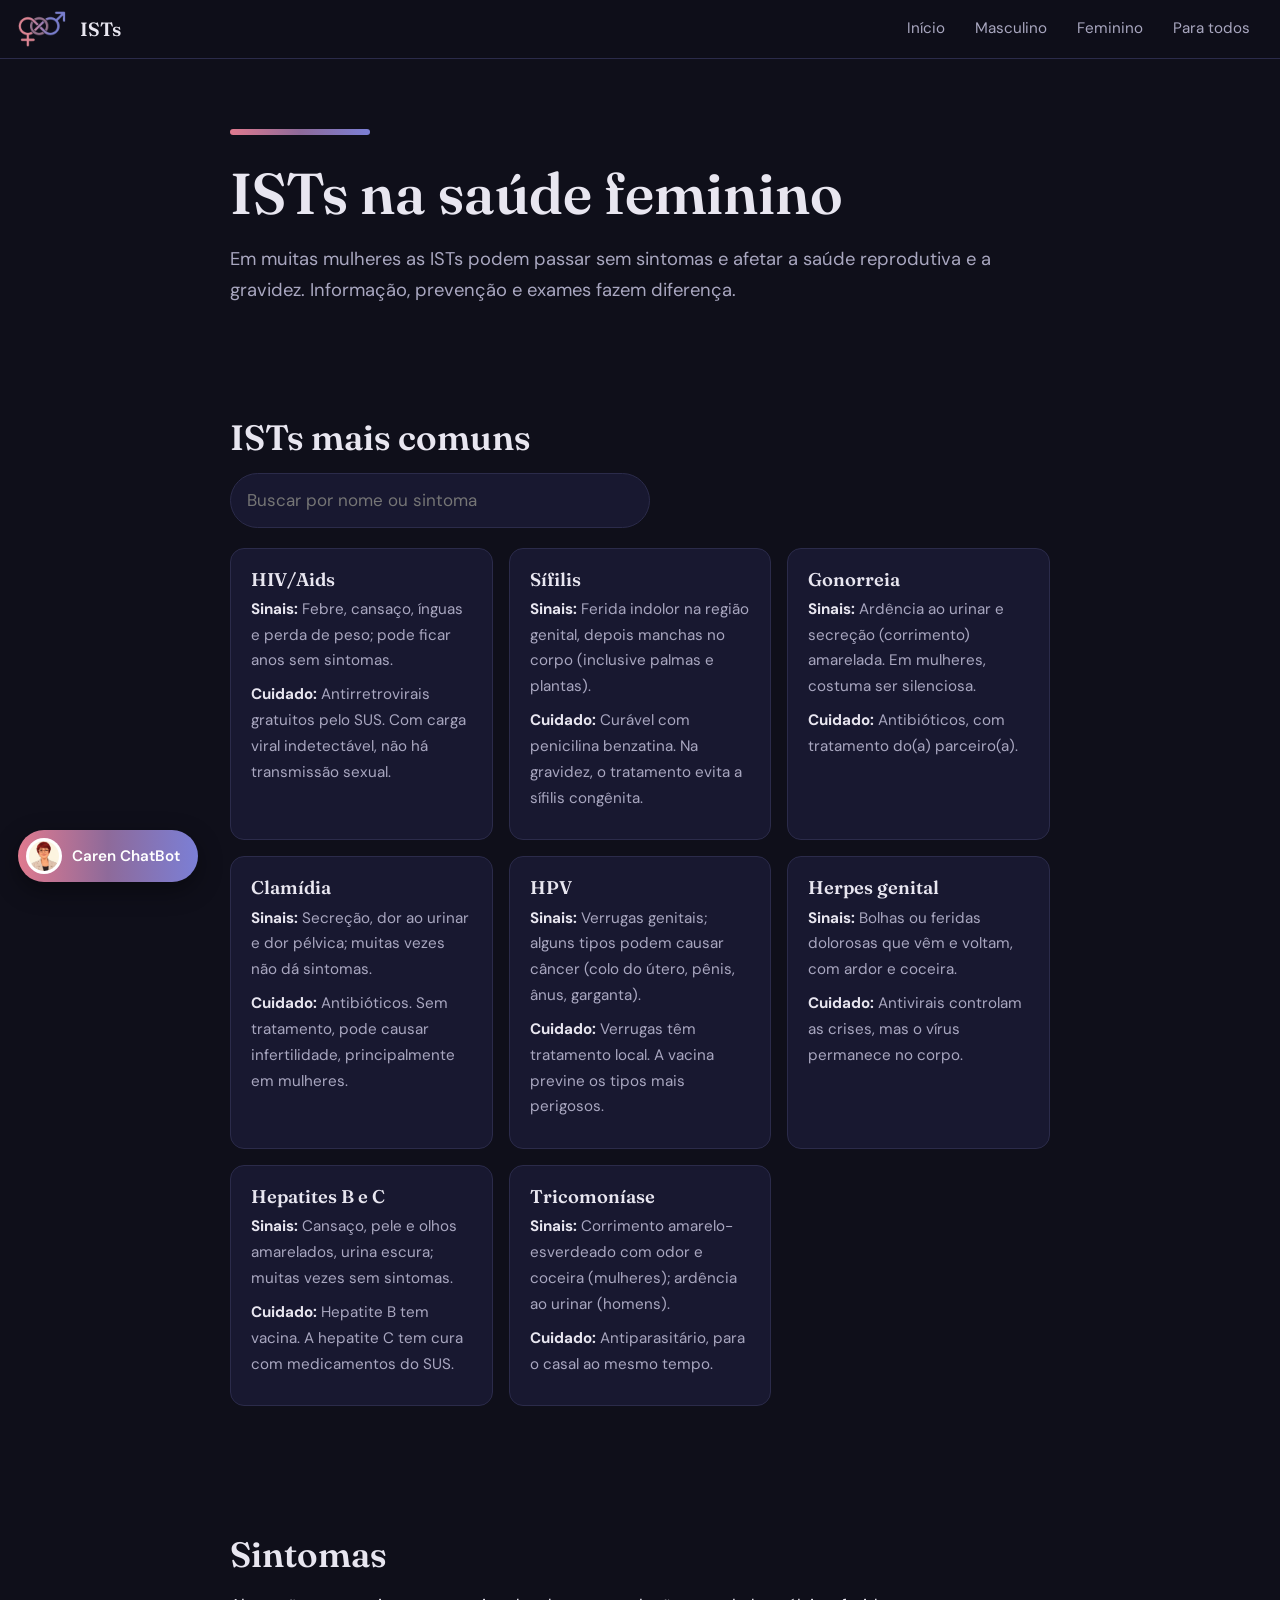
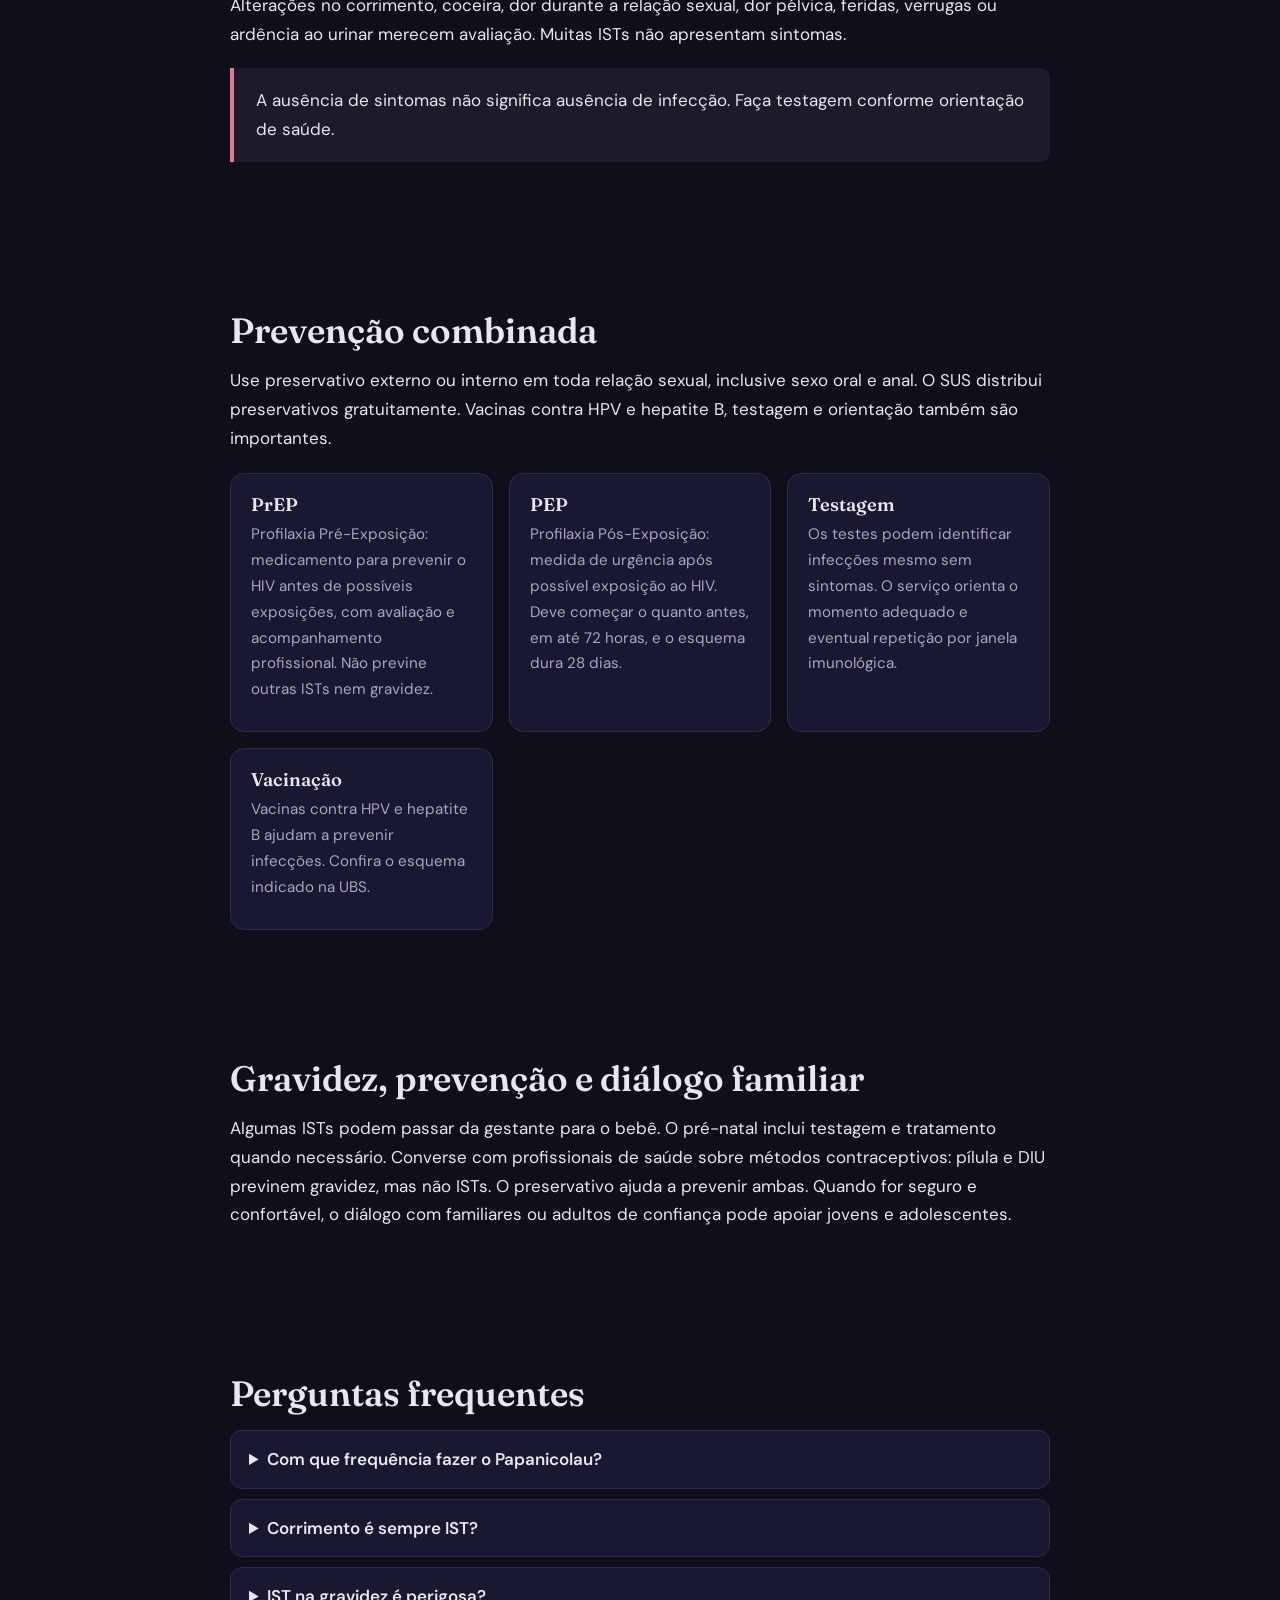
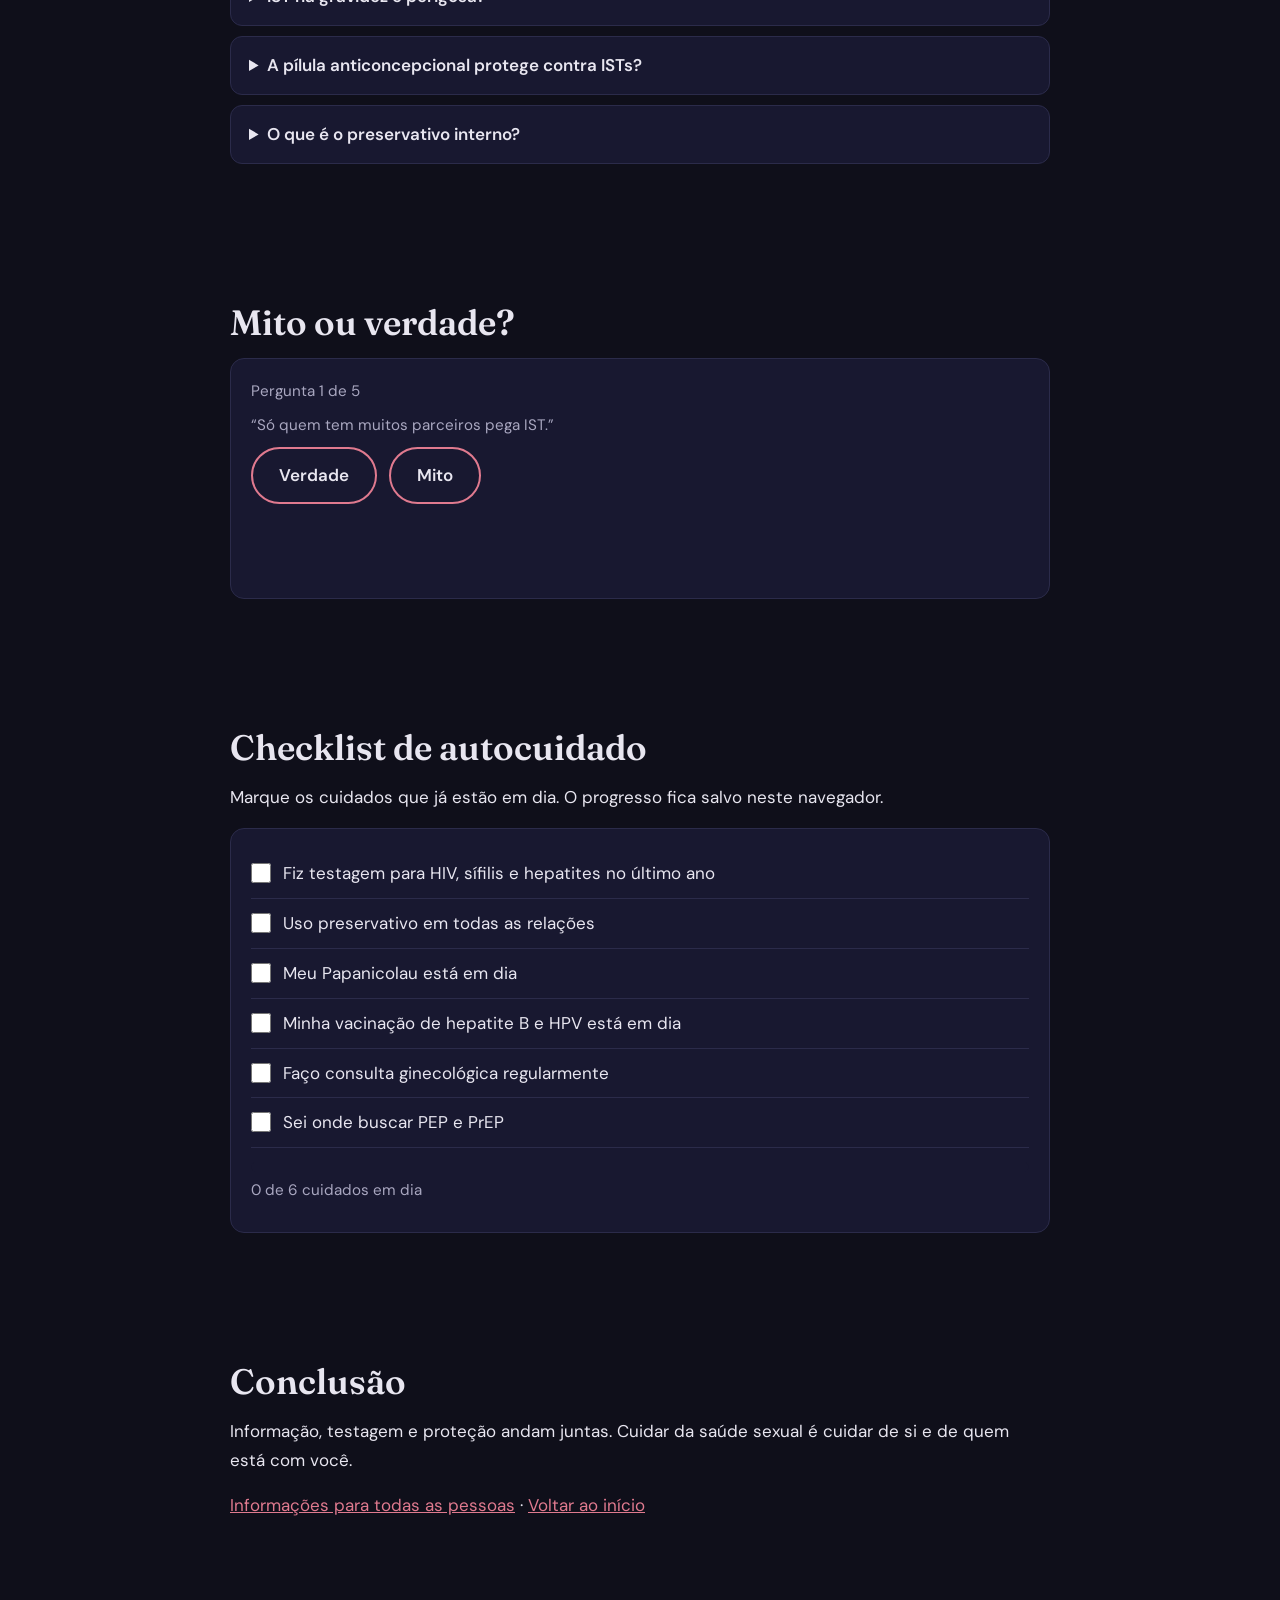
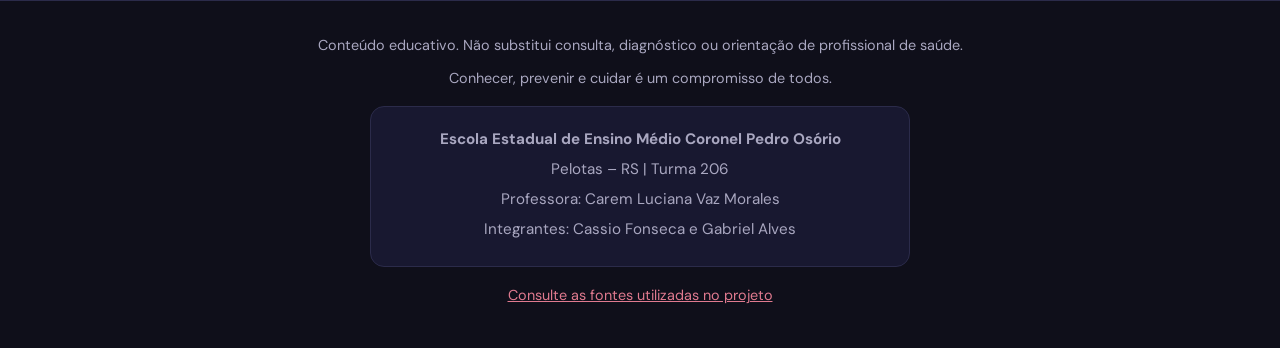
==== commit 0a7ed7d5: "Revise feminino.html for improved health information Updated content for clarity and accuracy regard" ====
--- a/feminino.html
+++ b/feminino.html
@@ -1,105 +1 @@
-<!DOCTYPE html>
-<html lang="pt-BR">
-<head>
-<meta charset="UTF-8">
-<meta name="viewport" content="width=device-width, initial-scale=1.0">
-<title>ISTs - Feminino</title>
-<meta name="description" content="ISTs na saúde feminina: sintomas, gravidez e pré-natal, Papanicolau, prevenção, vacinas, PrEP e PEP.">
-<link rel="icon" href="logopdst.png">
-<link rel="preconnect" href="https://fonts.googleapis.com"><link rel="preconnect" href="https://fonts.gstatic.com" crossorigin>
-<link href="https://fonts.googleapis.com/css2?family=DM+Sans:wght@400;600&family=Fraunces:wght@600&display=swap" rel="stylesheet">
-<link rel="stylesheet" href="style.css">
-<link rel="stylesheet" href="extra.css">
-</head>
-<body class="tema-f" data-genero="f">
-<a class="pular" href="#principal">Pular para o conteúdo</a>
-<div id="progresso"></div>
-<header class="topo">
-<button class="botao-menu" aria-label="Abrir menu" aria-expanded="false"><img src="logopdst.png" alt=""></button>
-<a class="marca" href="index.html">ISTs</a>
-<nav aria-label="Principal">
-<a href="index.html">Início</a><a href="masculino.html">Masculino</a><a href="feminino.html" aria-current="page">Feminino</a><a href="todos.html">Para todos</a>
-</nav>
-</header>
-<div id="veu" class="veu"></div>
-<nav id="menu" class="menu" aria-label="Seções">
-<a href="#intro">Introdução</a>
-<a href="#lista">ISTs mais comuns</a>
-<a href="#sintomas">Sintomas</a>
-<a href="#prevencao">Prevenção</a>
-<a href="#gravidez">Gravidez</a>
-<a href="#faq-sec">Perguntas</a>
-<a href="#quiz-secao">Mito ou verdade</a>
-<a href="#check-secao">Autocuidado</a>
-<!-- Volte com o link do podcast quando o vídeo estiver pronto: <a href="#podcast">Podcast</a> -->
-<a href="#conclusao">Conclusão</a>
-</nav>
-<main id="principal">
-<section class="hero" id="intro">
-<div class="fio"></div>
-<h1>ISTs na saúde feminina</h1>
-<p>Em muitas mulheres as ISTs passam sem sintomas e podem afetar a fertilidade e a gravidez. Informação e exames em dia fazem diferença.</p>
-</section>
-<section class="secao" id="lista">
-<h2>ISTs mais comuns</h2>
-<noscript><div class="destaque">Ative o JavaScript para ver a lista de ISTs, as perguntas, o quiz e o checklist.</div></noscript>
-<input type="search" id="busca" placeholder="Buscar por nome ou sintoma" aria-label="Buscar IST">
-<div class="grade" id="ists"></div>
-</section>
-<section class="secao" id="sintomas">
-<h2>Sintomas</h2>
-<p>Entre os sinais estão alterações no corrimento, coceira, dor na relação, dor pélvica, feridas ou verrugas e ardência ao urinar. No ânus e na garganta também podem aparecer sinais, ou nenhum.</p>
-<div class="destaque">Muitas ISTs não apresentam sintomas iniciais, por isso consultas e exames periódicos são importantes.</div>
-<div class="destaque">Mulheres que fazem sexo com mulheres e pessoas trans: veja também o guia <a href="todos.html">Para todas as pessoas</a>.</div>
-</section>
-<section class="secao" id="prevencao">
-<h2>Prevenção</h2>
-<p>Preservativo (externo ou interno), vacinas, pré-natal completo e acompanhamento ginecológico ajudam na prevenção. Use preservativo também no sexo oral e anal.</p>
-<div class="destaque">O Papanicolau rastreia alterações no colo do útero, muitas ligadas ao HPV. Ele não detecta a maioria das ISTs e não substitui os testes de HIV, sífilis e hepatites.</div>
-<div class="grade">
-<div class="cartao"><h3>Preservativo</h3><p>Use em toda relação, do começo ao fim. A pílula e outros contraceptivos não protegem contra ISTs. Gratuito no SUS.</p></div>
-<div class="cartao"><h3>Vacinas</h3><p>HPV (dose única de 9 a 14 anos; resgate de 15 a 19 anos até dezembro de 2026) e hepatite B. Confirme na UBS e leve a caderneta.</p></div>
-<div class="cartao"><h3>PrEP</h3><p>Medicamento que previne o HIV. A indicação é de um profissional de saúde, em geral para populações-chave e para quem usa pouco preservativo. Só em serviços cadastrados.</p></div>
-<div class="cartao"><h3>PEP</h3><p>Começa em até 72 horas após uma situação de risco (o ideal é nas primeiras 2) e dura 28 dias. Quanto antes, melhor.</p></div>
-<div class="cartao"><h3>Testagem</h3><p>Teste ao menos uma vez por ano e sempre que houver parceiro novo. Um teste feito logo após o risco pode precisar ser repetido.</p></div>
-</div>
-</section>
-<section class="secao" id="gravidez">
-<h2>Gravidez e pré-natal</h2>
-<p>Algumas ISTs passam da gestante para o bebê. A sífilis não tratada pode causar a sífilis congênita, e o HIV e a hepatite B também podem ser transmitidos. No pré-natal são feitos testes de HIV, sífilis e hepatite B. Se algum der positivo, o tratamento durante a gestação protege o bebê. Faça o pré-natal completo e peça que o parceiro também teste.</p>
-</section>
-<section class="secao" id="faq-sec">
-<h2>Perguntas frequentes</h2>
-<div id="faq"></div>
-</section>
-<section class="secao" id="quiz-secao">
-<h2 id="quiz-titulo">Mito ou verdade?</h2>
-<div class="cartao" id="quiz"></div>
-</section>
-<section class="secao" id="check-secao">
-<h2>Checklist de autocuidado</h2>
-<p>Marque o que já está em dia. O progresso fica salvo neste navegador.</p>
-<div class="cartao" id="check"></div>
-</section>
-<!-- PODCAST: o ID do vídeo estava como "SEU_ID_AQUI". Quando tiver o ID do YouTube, descomente e troque.
-<section class="secao" id="podcast">
-<h2>Podcast</h2>
-<p>Assista ao nosso podcast sobre o tema.</p>
-<div class="player" data-yt="COLE_O_ID_AQUI"></div>
-</section>
--->
-<section class="secao" id="conclusao">
-<h2>Conclusão</h2>
-<p>Informação, testagem e proteção andam juntas. Cuidar da saúde sexual é cuidar de si e de quem está com você.</p>
-<p><a href="masculino.html">Ver o guia masculino</a> · <a href="todos.html">Para todas as pessoas</a> · <a href="index.html">Voltar ao início</a></p>
-</section>
-</main>
-<footer class="rodape">
-<p>Conteúdo educativo, não substitui consulta com profissional de saúde.</p>
-<p>Teste rápido, preservativos, PrEP e PEP são gratuitos no SUS. Dúvidas: Disque Saúde 136. <a href="todos.html#fontes">Fontes e sobre o projeto</a></p>
-</footer>
-<button id="subir" aria-label="Voltar ao topo">↑</button>
-<script src="script.js"></script>
-<script src="chatbot.js"></script>
-</body>
-</html>
+<!DOCTYPE html><html lang="pt-BR"><head><meta charset="UTF-8"><meta name="viewport" content="width=device-width, initial-scale=1.0"><title>ISTs - Feminino</title><meta name="description" content="Informação clara sobre ISTs: prevenção, sintomas, testagem e tratamento."><link rel="icon" href="logopdst.png"><link rel="preconnect" href="https://fonts.googleapis.com"><link rel="preconnect" href="https://fonts.gstatic.com" crossorigin><link href="https://fonts.googleapis.com/css2?family=DM+Sans:wght@400;600&family=Fraunces:wght@600&display=swap" rel="stylesheet"><link rel="stylesheet" href="style.css"><link rel="stylesheet" href="extra.css"><link rel="stylesheet" href="melhorias.css"></head><body class="tema-f" data-genero="f"><a class="pular" href="#principal">Pular para o conteúdo</a><div id="progresso"></div><header class="topo"><button class="botao-menu" aria-label="Abrir menu" aria-expanded="false"><img src="logopdst.png" alt=""></button><a class="marca" href="index.html">ISTs</a><nav aria-label="Principal"><a href="index.html">Início</a><a href="masculino.html">Masculino</a><a href="feminino.html">Feminino</a><a href="todos.html">Para todos</a></nav></header><div id="veu" class="veu"></div><nav id="menu" class="menu" aria-label="Seções"><a href="#intro">Introdução</a><a href="#lista">ISTs comuns</a><a href="#sintomas">Sintomas</a><a href="#prevencao">Prevenção</a><a href="#gravidez">Gravidez</a><a href="#faq-sec">Perguntas</a><a href="#quiz-secao">Mito ou verdade</a><a href="#check-secao">Autocuidado</a><a href="#conclusao">Conclusão</a></nav><main id="principal"><section class="hero" id="intro"><div class="fio"></div><h1>ISTs na saúde feminino</h1><p>Em muitas mulheres as ISTs podem passar sem sintomas e afetar a saúde reprodutiva e a gravidez. Informação, prevenção e exames fazem diferença.</p></section><section class="secao" id="lista"><h2>ISTs mais comuns</h2><input type="search" id="busca" placeholder="Buscar por nome ou sintoma" aria-label="Buscar IST"><div class="grade" id="ists"></div></section><section class="secao" id="sintomas"><h2>Sintomas</h2><p>Alterações no corrimento, coceira, dor durante a relação sexual, dor pélvica, feridas, verrugas ou ardência ao urinar merecem avaliação. Muitas ISTs não apresentam sintomas.</p><div class="destaque">A ausência de sintomas não significa ausência de infecção. Faça testagem conforme orientação de saúde.</div></section><section class="secao" id="prevencao"><h2>Prevenção combinada</h2><p>Use preservativo externo ou interno em toda relação sexual, inclusive sexo oral e anal. O SUS distribui preservativos gratuitamente. Vacinas contra HPV e hepatite B, testagem e orientação também são importantes.</p><div class="grade"><div class="cartao"><h3>PrEP</h3><p>Profilaxia Pré-Exposição: medicamento para prevenir o HIV antes de possíveis exposições, com avaliação e acompanhamento profissional. Não previne outras ISTs nem gravidez.</p></div><div class="cartao"><h3>PEP</h3><p>Profilaxia Pós-Exposição: medida de urgência após possível exposição ao HIV. Deve começar o quanto antes, em até 72 horas, e o esquema dura 28 dias.</p></div><div class="cartao"><h3>Testagem</h3><p>Os testes podem identificar infecções mesmo sem sintomas. O serviço orienta o momento adequado e eventual repetição por janela imunológica.</p></div><div class="cartao"><h3>Vacinação</h3><p>Vacinas contra HPV e hepatite B ajudam a prevenir infecções. Confira o esquema indicado na UBS.</p></div></div></section><section class="secao" id="gravidez"><h2>Gravidez, prevenção e diálogo familiar</h2><p>Algumas ISTs podem passar da gestante para o bebê. O pré-natal inclui testagem e tratamento quando necessário. Converse com profissionais de saúde sobre métodos contraceptivos: pílula e DIU previnem gravidez, mas não ISTs. O preservativo ajuda a prevenir ambas. Quando for seguro e confortável, o diálogo com familiares ou adultos de confiança pode apoiar jovens e adolescentes.</p></section><section class="secao" id="faq-sec"><h2>Perguntas frequentes</h2><div id="faq"></div></section><section class="secao" id="quiz-secao"><h2>Mito ou verdade?</h2><div class="cartao" id="quiz"></div></section><section class="secao" id="check-secao"><h2>Checklist de autocuidado</h2><p>Marque os cuidados que já estão em dia. O progresso fica salvo neste navegador.</p><div class="cartao" id="check"></div></section><section class="secao" id="conclusao"><h2>Conclusão</h2><p>Informação, testagem e proteção andam juntas. Cuidar da saúde sexual é cuidar de si e de quem está com você.</p><p><a href="todos.html">Informações para todas as pessoas</a> · <a href="index.html">Voltar ao início</a></p></section></main><footer class="rodape"><p>Conteúdo educativo. Não substitui consulta, diagnóstico ou orientação de profissional de saúde.</p><p>Conhecer, prevenir e cuidar é um compromisso de todos.</p><div class="cartao identidade"><p><strong>Escola Estadual de Ensino Médio Coronel Pedro Osório</strong></p><p>Pelotas – RS | Turma 206</p><p>Professora: Carem Luciana Vaz Morales</p><p>Integrantes: Cassio Fonseca e Gabriel Alves</p></div><p><a href="todos.html#fontes">Consulte as fontes utilizadas no projeto</a></p></footer><button id="subir" aria-label="Voltar ao topo">↑</button><script src="script.js"></script><script src="chatbot.js"></script></body></html>
--- a/extra.css
+++ b/extra.css
@@ -1,15 +1 @@
-/* extra.css - estilos dos componentes novos. Carregue DEPOIS do style.css. */
-.pular{position:absolute;left:-999px;top:0;background:#fff;color:#000;padding:8px 12px;z-index:1000}
-.pular:focus{left:8px;top:8px}
-a:focus-visible,button:focus-visible,summary:focus-visible,input:focus-visible{outline:3px solid #1a73e8;outline-offset:2px}
-.cartao.largo{display:block;margin-top:14px;text-decoration:none;color:inherit}
-.alerta{border-left:4px solid #c0392b;background:rgba(192,57,43,.09);padding:14px 16px;border-radius:8px;margin:14px 0}
-.alerta h3{margin:0 0 6px}
-.alerta p{margin:0 0 6px}
-.alerta ul{margin:6px 0 0;padding-left:20px}
-details.d{border:1px solid rgba(128,128,128,.35);border-radius:10px;padding:10px 14px;margin:8px 0}
-details.d summary{cursor:pointer;font-weight:600}
-details.d p{margin:8px 0 0}
-.lista-simples{padding-left:20px;margin:8px 0}
-.lista-simples li{margin:6px 0}
-.preencher{background:rgba(241,196,15,.25);padding:0 4px;border-radius:4px}
+.pular{position:absolute;left:-999px;top:0;background:#fff;color:#000;padding:8px 12px;z-index:1000}.pular:focus{left:8px;top:8px}a:focus-visible,button:focus-visible,summary:focus-visible,input:focus-visible{outline:3px solid #1a73e8;outline-offset:2px}.cartao.largo{display:block;margin-top:14px;text-decoration:none;color:inherit}.alerta{border-left:4px solid #c0392b;background:rgba(192,57,43,.09);padding:14px 16px;border-radius:8px;margin:14px 0}.alerta h3{margin:0 0 6px}.alerta p{margin:0 0 6px}.alerta ul{margin:6px 0 0;padding-left:20px}details.d{border:1px solid rgba(128,128,128,.35);border-radius:10px;padding:10px 14px;margin:8px 0}details.d summary{cursor:pointer;font-weight:600}details.d p{margin:8px 0 0}.lista-simples{padding-left:20px;margin:8px 0}.lista-simples li{margin:6px 0}.identidade{margin:16px auto;max-width:540px;text-align:center}.identidade p{margin:0 auto 4px}.reserva-logo{margin-top:18px;padding:22px;border:1px dashed var(--suave);border-radius:12px;text-align:center;color:var(--suave)}.reserva-logo p{margin:6px auto 0;font-size:.9rem}
--- a/melhorias.css
+++ b/melhorias.css
@@ -0,0 +1,11 @@
+/* Complemento visual da atualização do SiteIST. Mantém style.css e extra.css. */
+.hero-inicio{padding-top:78px}
+.sobretitulo{font-size:.78rem!important;letter-spacing:.16em;font-weight:600;color:var(--acento)!important;margin-bottom:12px}
+.hero-inicio h1{max-width:18ch}
+.chamada-dado{margin:28px 0;padding:22px 24px;background:linear-gradient(135deg,rgba(224,122,143,.14),rgba(123,127,214,.14));border:1px solid var(--borda);border-left:5px solid var(--acento);border-radius:14px}
+.chamada-dado>strong{display:block;font-family:"Fraunces",Georgia,serif;font-size:1.3rem;margin-bottom:8px}
+.chamada-dado p{margin:0 0 8px}
+.chamada-dado .nota-dado,.nota-dado{font-size:.82rem;color:var(--suave);margin-top:8px}
+.frase-final{font-weight:600;font-size:1.08rem;color:var(--texto)}
+#projeto .cartao p:last-child{margin-bottom:0}
+@media(max-width:640px){.hero-inicio{padding-top:48px}.chamada-dado{padding:18px}}
